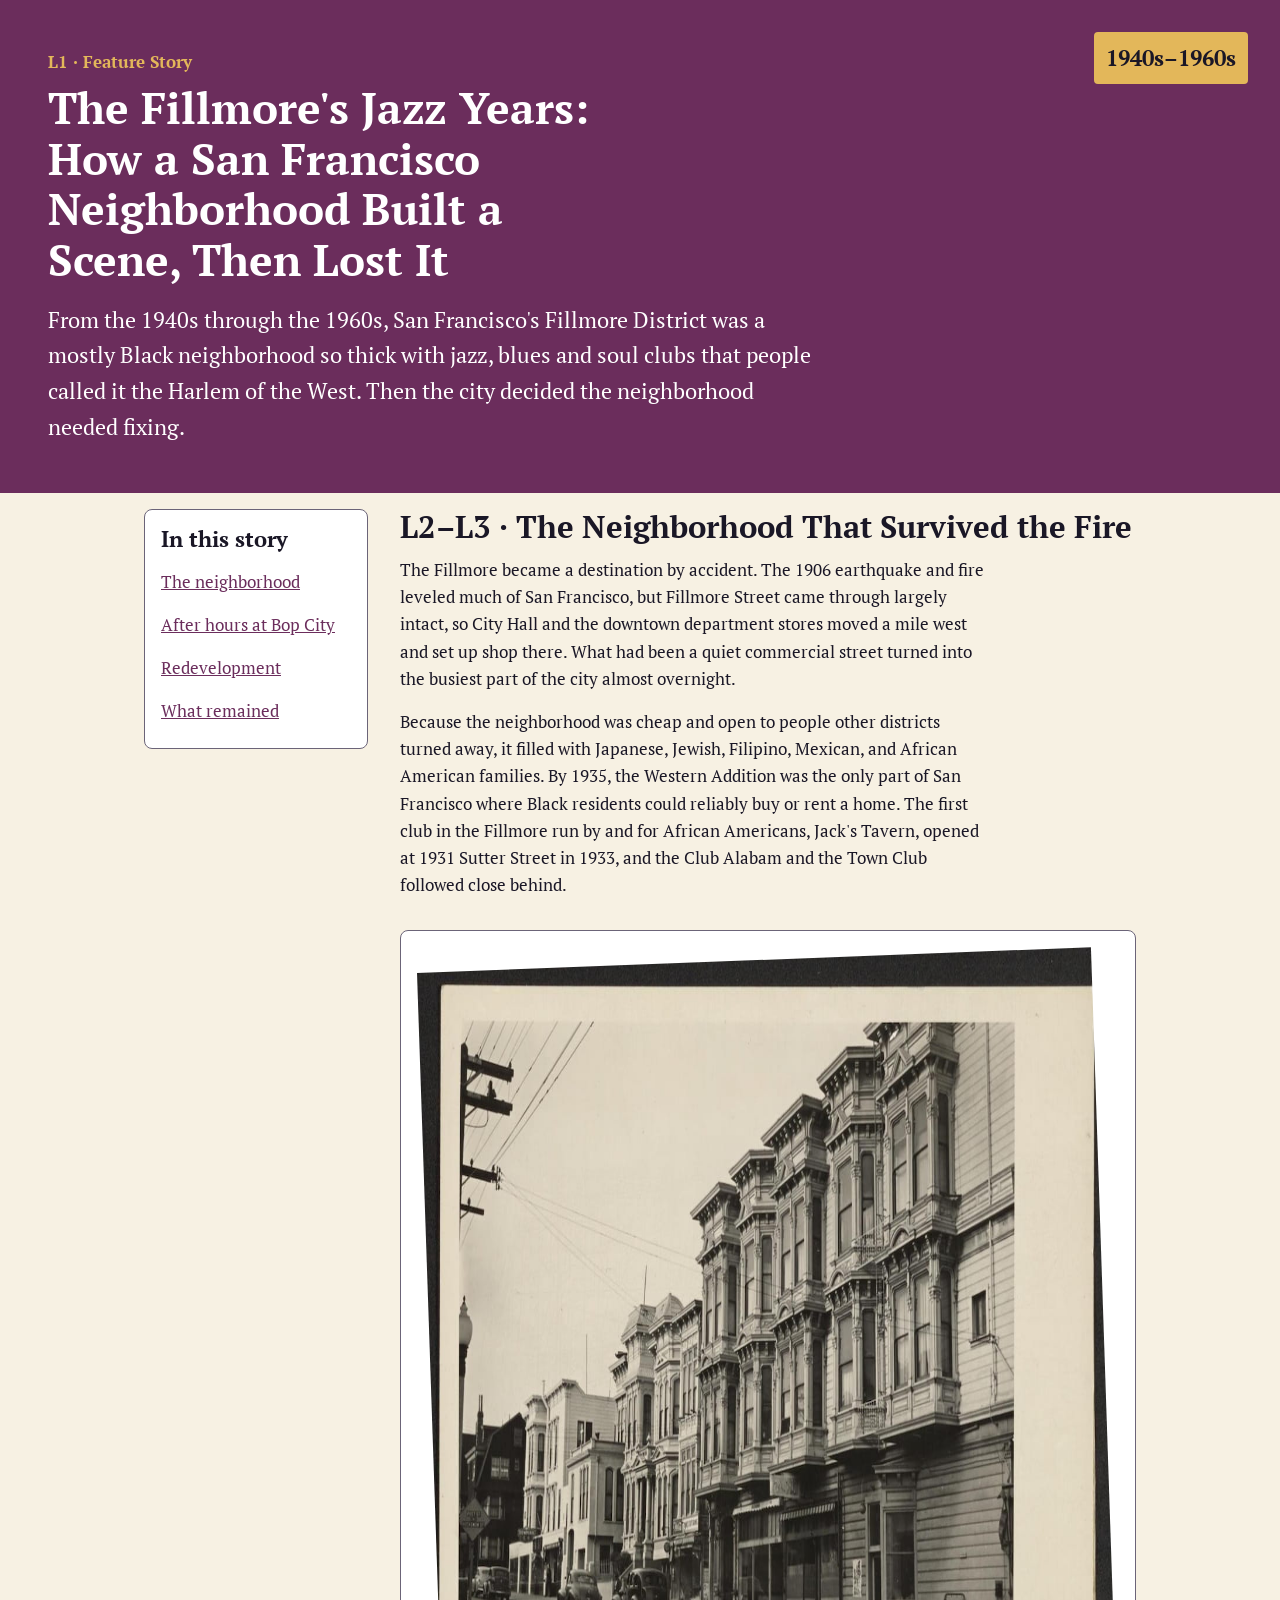
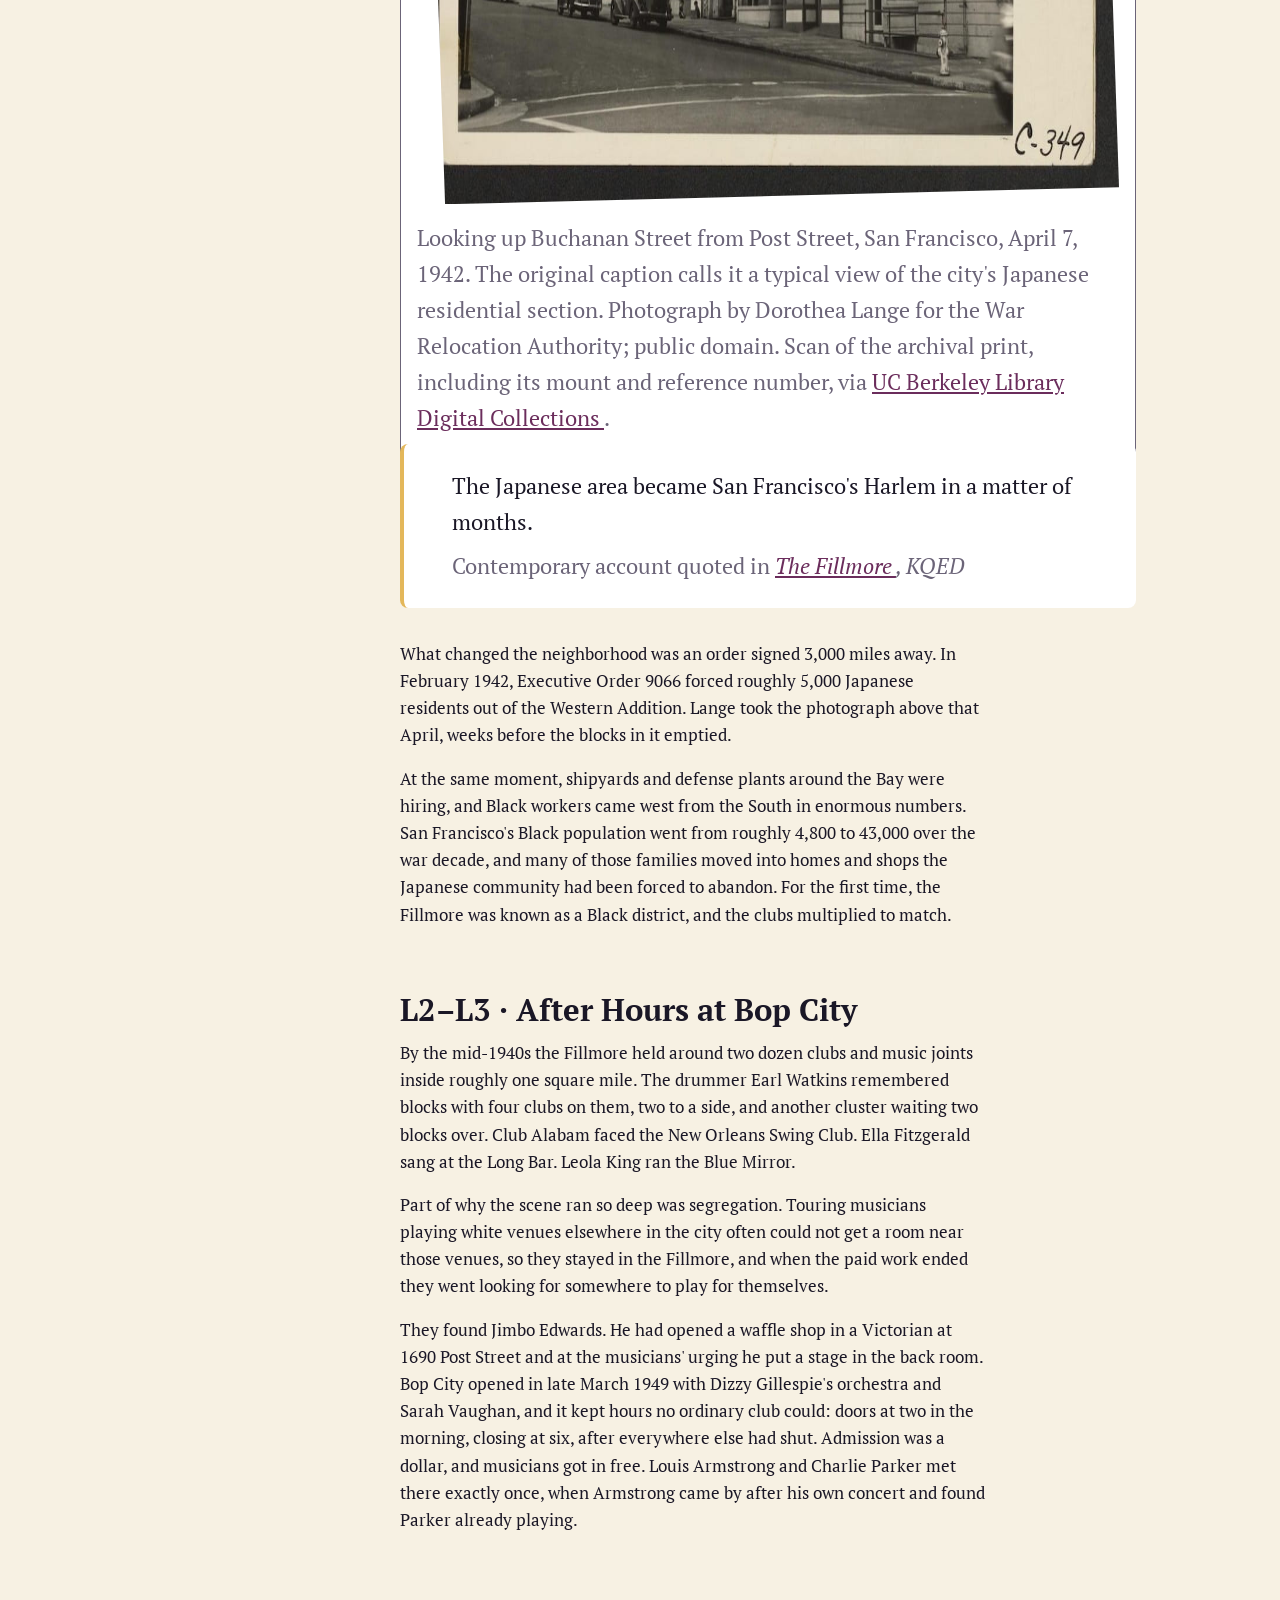
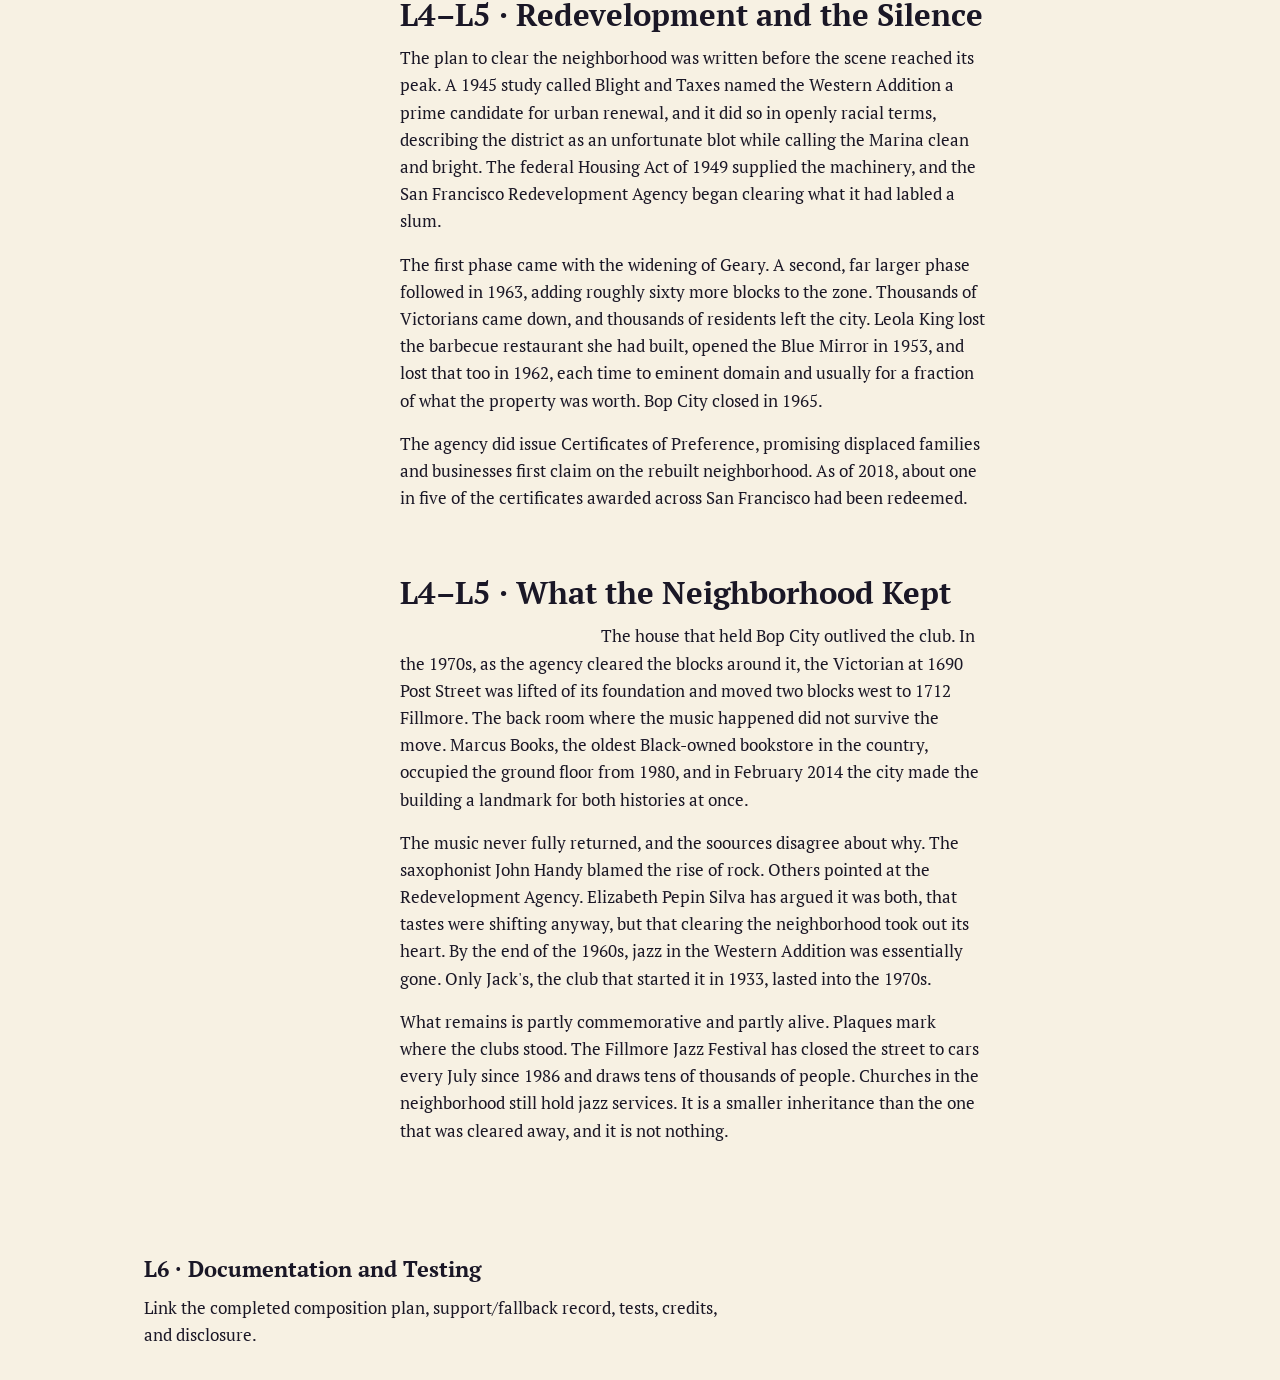
==== index.html @ 8e493523 "L1 - Added real story guide links" ====
<!doctype html>
<html lang="en">
    <head>
        <meta charset="utf-8">
        <meta name="viewport" content="width=device-width,initial-scale=1">
        <title>The Fillmore's Jazz Years</title>
        <link rel="stylesheet" href="styles.css">
    </head>
    <body>
        <a class="skip-link" href="#story">
            Skip to the story
        </a>
        <header class="feature-header">
            <p class="eyebrow">L1 · Feature Story</p>
            <h1>
                The Fillmore's Jazz Years: How a San Francisco Neighborhood Built a Scene, Then Lost It
            </h1>
            <p class="lede">
                From the 1940s through the 1960s, San Francisco's Fillmore District was a mostly Black neighborhood so thick with jazz, blues and soul clubs
                that people called it the Harlem of the West. Then the city decided the neighborhood needed fixing.
            </p>
            <span class="issue-badge">1940s&ndash;1960s</span>
        </header>

        <main id="story">
            <div class="story-layout">
            <aside class="story-guide">
                <h2>In this story</h2>
                <a href="#section-one">The neighborhood</a>
                <a href="#section-two">After hours at Bop City</a>
                <a href="#section-three">Redevelopment</a>
                <a href="#section-four">What remained</a>
            </aside>
            <article>
                
                <section id="section-one">
                    <h2>L2&ndash;L3 &middot; The Neighborhood 
                        That Survived the Fire</h2>

                    <p>
                        The Fillmore became a destination by accident. The 1906 earthquake and fire leveled much of San Francisco, but Fillmore
                        Street came through largely intact, so City Hall and the downtown department stores moved a mile west and set up shop there.
                        What had been a quiet commercial street turned into the busiest part of the city almost overnight.
                    </p>

                    <p>
                        Because the neighborhood was cheap and open to people other districts turned away, it filled with Japanese, Jewish, Filipino,
                        Mexican, and African American families. By 1935, the Western Addition was the only part of San Francisco where Black residents
                        could reliably buy or rent a home. The first club in the Fillmore run by and for African Americans, Jack's Tavern, opened at 
                        1931 Sutter Street in 1933, and the Club Alabam and the Town Club followed close behind.
                    </p>

                    <figure class="feature-figure">
                        <img src="images/buchanan-street-1942.jpg" 
                        alt="A 1942 street view of Buchanan Street: a row of three-storey bay-window Victorians 
                        with shops on the ground floor, parked cars at the curb, and utility wires overhead." 
                        width="1200" height="857">

                        <figcaption>
                            Looking up Buchanan Street from Post Street, San Francisco, April 7, 1942. The original caption 
                            calls it a typical view of the city's Japanese residential section. Photograph by Dorothea Lange 
                            for the War Relocation Authority; public domain. Scan of the archival print, including its mount and 
                            reference number, via <a href="https://digicoll.lib.berkeley.edu/record/110904">
                                UC Berkeley Library Digital Collections
                            </a>.
                        </figcaption>
                    </figure>
                    
                    <blockquote class="pull-quote">
                        <p>
                            The Japanese area became San Francisco's Harlem in a matter of months.
                        </p>
                        <footer>
                            Contemporary account quoted in
                            <cite> 
                                <a href="https://www.pbs.org/kqed/fillmore/learning/music/swing.html">
                                    The Fillmore
                             </a>

                            , KQED
                        </footer>
                    </blockquote>
                    <p>
                        What changed the neighborhood was an order signed 3,000 miles away. In February 1942, Executive Order 9066 forced roughly 5,000
                        Japanese residents out of the Western Addition. Lange took the photograph above that April, weeks before the blocks in it emptied.
                    </p>
                    
                    <p>
                        At the same moment, shipyards and defense plants around the Bay were hiring, and Black workers came west from the South in enormous numbers. 
                        San Francisco's Black population went from roughly 4,800 to 43,000 over the war decade, and many of those families moved into homes and shops the 
                        Japanese community had been forced to abandon. For the first time, the Fillmore was known as a Black district, and the clubs multiplied to match.
                    </p>

                </section>
                
                <section id="section-two">
                    <h2>
                        L2&ndash;L3 &middot; After Hours at Bop City
                    </h2>

                    <p>
                        By the mid-1940s the Fillmore held around two dozen clubs and music joints inside roughly one square mile. The drummer Earl Watkins remembered blocks
                        with four clubs on them, two to a side, and another cluster waiting two blocks over. Club Alabam faced the New Orleans Swing Club. Ella Fitzgerald
                        sang at the Long Bar. Leola King ran the Blue Mirror.
                    </p>

                    <p>
                        Part of why the scene ran so deep was segregation. Touring musicians playing white venues elsewhere in the city often could not get a room near those 
                        venues, so they stayed in the Fillmore, and when the paid work ended they went looking for somewhere to play for themselves.
                    </p>

                    <p>
                        They found Jimbo Edwards. He had opened a waffle shop in a Victorian at 1690 Post Street and at the musicians' urging he put a stage in the back room. 
                        Bop City opened in late March 1949 with Dizzy Gillespie's orchestra and Sarah Vaughan, and it kept hours no ordinary club could: doors at two in the morning, 
                        closing at six, after everywhere else had shut. Admission was a dollar, and musicians got in free. Louis Armstrong and Charlie Parker met there exactly
                        once, when Armstrong came by after his own concert and found Parker already playing. 
                    </p>
                </section>

                <section id="section-three">
                    <h2>
                        L4&ndash;L5 &middot; Redevelopment
                        and the Silence
                    </h2>

                <p>
                    The plan to clear the neighborhood was written before the scene reached its peak. A 1945 study called Blight and Taxes named the Western Addition a prime candidate
                    for urban renewal, and it did so in openly racial terms, describing the district as an unfortunate blot while calling the Marina clean and bright. The federal Housing
                    Act of 1949 supplied the machinery, and the San Francisco Redevelopment Agency began clearing what it had labled a slum.
                </p>                    

                <p>
                    The first phase came with the widening of Geary. A second, far larger phase followed in 1963, adding roughly sixty more blocks to the zone. Thousands of Victorians 
                    came down, and thousands of residents left the city. Leola King lost the barbecue restaurant she had built, opened the Blue Mirror in 1953, and lost that too in 1962, 
                    each time to eminent domain and usually for a fraction of what the property was worth. Bop City closed in 1965.
                </p>

                <p>
                    The agency did issue Certificates of Preference, promising displaced families and businesses first claim on the rebuilt neighborhood. As of 2018, about one in five 
                    of the certificates awarded across San Francisco had been redeemed.
                </p>
                </section>

                <section id="section-four">
                    <h2>
                        L4&ndash;L5 &middot; What the Neighborhood Kept
                    </h2>

                    <div class="shape-record"></div>

                    <p>
                        The house that held Bop City outlived the club. In the 1970s, as the agency cleared the blocks around it, the Victorian at 1690 Post Street was lifted of its
                        foundation and moved two blocks west to 1712 Fillmore. The back room where the music happened did not survive the move. Marcus Books, the oldest Black-owned bookstore 
                        in the country, occupied the ground floor from 1980, and in February 2014 the city made the building a landmark for both histories at once.
                    </p>

                    <p>
                        The music never fully returned, and the soources disagree about why. The saxophonist John Handy blamed the rise of rock. Others pointed at the Redevelopment Agency. 
                        Elizabeth Pepin Silva has argued it was both, that tastes were shifting anyway, but that clearing the neighborhood took out its heart. By the end of the 1960s, jazz in 
                        the Western Addition was essentially gone. Only Jack's, the club that started it in 1933, lasted into the 1970s.
                    </p>

                    <p>
                        What remains is partly commemorative and partly alive. Plaques mark where the clubs stood. The Fillmore Jazz Festival has closed the street to cars every July since 1986 
                        and draws tens of thousands of people. Churches in the neighborhood still hold jazz services. It is a smaller inheritance than the one that was cleared away, and it is not nothing.
                    </p>

                </section>
            </article>
            </div>
            
            <section class="documentation">
                <h2>L6 · Documentation and Testing</h2>
                <p>Link the completed composition plan, support/fallback record, tests, credits, and disclosure.</p>
            </section>
        </main>
    </body>
    </html>
---- styles.css ----
/* === FONTS === */
@import url("https://fonts.googleapis.com/css2?family=PT+Serif:ital,wght@0,400;0,700;1,400;1,700&display=swap");

/* === RESET === */
*, *::before, *::after { box-sizing: border-box; }
* { margin: 0; }
img, picture, svg, video, canvas {
    display: block;
    max-width: 100%;
}
input, button, textarea, select { font: inherit; }
body { overflow-wrap: break-word; }

/* === TOKENS === */
:root {
    --plum-600: #6b2d5c;
    --plum-700: #4a1d3f;
    --blue-700: #1f4e8c;
    --brass-500: #e3b75a;
    --cream-50: #f7f1e3;
    --white: #ffffff;
    --ink-900: #1a1726;
    --ink-400: #6b6478;

    --color-bg: var(--cream-50);
    --color-surface: var(--white);
    --color-text: var(--ink-900);
    --color-muted: var(--ink-400);
    --color-border: var(--ink-400);
    --color-action: var(--plum-600);
    --color-action-strong: var(--plum-700);
    --color-on-action: var(--white);
    --color-focus: var(--blue-700);
    --color-accent: var(--brass-500);

    --space-2xs: 0.5rem;
    --space-xs: 0.75rem;
    --space-sm: 1rem;
    --space-md: 1.5rem;
    --space-lg: 2rem;
    --space-xl: 3rem;

    --measure: 65ch;
    --container: 64rem;

    --radius-sm: 0.25rem;
    --radius-md: 0.5rem;

    --elevation-1: 0 1px 2px rgba(26, 23, 38, 0.08);
    --elevation-2: 0 4px 12px rgba(26, 23, 38, 0.12);

    --font-body: "PT Serif", Georgia,
        "Times New Roman", serif;
    --font-display: "PT Serif", Georgia,
        "Times New Roman", serif;

    --text-base: 17px;
    --leading: 1.6;
    --leading-tight: 1.15;
    --weight-regular: 400;
    --weight-bold: 700;

    --step-1: clamp(0.85rem, 0.82rem + 0.15vw, 0.94rem);
    --step-0: var(--text-base);
    --step-1: clamp(1.20rem, 1.13rem + 0.35vw, 1.40rem);
    --step-2: clamp(1.50rem, 1.35rem + 0.70vw, 1.95rem);
    --step-3: clamp(1.90rem, 1.55rem + 1.70vw, 2.75rem);

    --layer-base: 0;
    --layer-raised: 10;
    --layer-sticky: 20;
    --layer-overlay: 30;
}

/* === TYPOGRAPHY === */

body {
    font-family: var(--font-body);
    font-size: var(--step-0);
    line-height:var(--leading);
    color: var(--color-text);
    background: var(--color-bg);
}

p, ul, ol, blockquote {
    max-width: var(--measure);
}

h1, h2, h3 {
    font-family: var(--font-display);
    line-height: var(--leading-tight);
    font-weight: var(--weight-bold);
}

h1 {
    font-size: var(--step-3);
    margin-bottom: var(--space-sm);
}

h2 {
    font-size: var(--step-2);
    margin-bottom: var(--space-xs);
}

h3 {
    font-size: var(--step-1);
    margin-bottom: var(--space-2xs);
}

.lede {font-size: var(--step-1); }

p {
    margin-bottom: var(--space-sm);
}

figcaption {
    font-size: var(--step-1);
    color: var(--color-muted);
    max-width: var(--measure);
}

blockquote footer {
    font-size: var(--step-1);
    color: var(--color-muted);
}

a { color: var(--color-action); }
a:hover { color: var(--color-action-strong); }


/* === LAYOUT ===*/
main {
    max-width: var(--container);
    margin-inline: auto;
    padding: var(--space-sm);
    display: grid;
    gap: var(--space-xl);
}

.story-layout { 
    display: grid;
    gap: var(--space-lg);
}

article { min-width: 0; }

article section {
    display: flow-root;
    margin-block-end: var(--space-xl);
    scroll-margin-block-start: var(--space-lg);
}

@media (min-width: 52rem) {
    .story-layout {
        grid-template-columns: 14rem 1fr;
    }
}

/* === HEADER === */
.feature-header {
    position: relative;
    padding: clamp(var(--space-lg), 7vw, var(--space-xl));
    background: var(--color-action);
    color: var(--color-on-action);
}

.eyebrow {
    color: var(--color-accent);
    font-weight: var(--weight-bold);
    margin-bottom: var(--space-2xs);
}

.feature-header h1 {
    max-width: 22ch;
}

.lede {
    max-width: var(--measure);
    margin-bottom: 0;
}

.issue-badge {
    display: inline-block;
    margin-block-start: var(--space-sm);
    padding: var(--space-2xs) var(--space-xs);
    border-radius: var(--radius-sm);
    background: var(--color-accent);
    color: var(--ink-900);
    font-size: var(--step-1);
    font-weight: var(--weight-bold);
}

@media (min-width: 52rem) {
    .feature-header {
        padding-inline-end: 12rem;
    }
    .issue-badge {
        position: absolute;
        inset-block-start: var(--space-lg);
        inset-inline-end: var(--space-lg);
        margin-block-start: 0;
    }
}


/* === SKIP LINK AND FOCUS ===*/
.skip-link {
    position: absolute;
    inset-block-start: var(--space-2xs);
    inset-inline-start: var(--space-2xs);
    z-index: var(--layer-overlay);
    padding: var(--space-2xs) var(--space-sm);
    border-radius: var(--radius-sm);
    background: var(--color-surface);
    color: var(--color-action);
    font-weight: var(--weight-bold);
    transform: translateY(-200%)
}

.skip-link:focus-visible {
    transform: translateY(0);
}

:focus-visible {
    outline: 0.2rem solid var(--color-focus);
    outline-offset: 0.2rem;
}

.feature-header: focus-visible {
    outline-color: var(--color-surface);
}

/* === STORY GUIDE === */
.story-guide {
    align-self: start;
    padding: var(--space-sm);
    border: 1px solid var(--color-border);
    border-radius: var(--radius-md);
    background: var(--color-surface);
}

.story-guide h2 {
    font-size: var(--step-1);
    margin-bottom: var(--space-2xs);
}

.story-guide a {
    display: block;
    padding-block: var(--space-2xs);
}

@media (min-width: 52rem) and (min-height: 32rem) {
    .story-guide {
        position: sticky;
        inset-block-start: var(--space-sm);
        z-index: var(--layer-sticky);
    }
}

/* === FIGURE === */
.feature-figure {
    margin-block: var(--space-lg);
    padding: var(--space-sm);
    padding-block-end: var(--space-xl);
    border: 1px solid var(--color-border);
    border-radius: var(--radius-md);
    background: var(--color-surface);
}

.feature-figure img {
    margin-block-end: var(--space-sm);
    border-radius: var(--radius-sm);
}

@supports (clip-path: polygon(0 0)) {
    .feature-figure img {
        clip-path: polygon(
            0 3%, 
            96% 0, 
            100% 98%,
            4% 100%
        );
        border-radius: 0;
    }
}

/* === PULL QUOTE === */
.pull-quote {
    position: relative;
    margin-block: var(--space-lg);
    padding: var(--space-md);
    padding-inline-start: var(--space-xl);
    border-radius: var(--radius-md);
    background: var(--color-surface);
    border-inline-start: 0.25rem solid var(--color-accent);
    font-size: var(--step-1);
}

.pull-quote p {
    position: relative;
    z-index: var(--layer-raised);
    margin-bottom: var(--space-2xs);
}

.pull-quote footer {
    position: relative;
    z-index: var(--layer-raised);
}

.pull-quote::before {
    content: "";
    position: absolute;
    inset-block-start: -0.3rem;
    inset-inline-start: 0.1rem;
    z-index: -1;
    font-size: 6rem;
    line-height: 1;
    color: var(--color-accent);
    opacity: 0.25;
    pointer-events: none;
}

@media (min-width: 52rem) {
    .pull-quote {
        margin-block-start: calc(var(--space-xl) * -1.5);
        z-index: var(--layer-raised);
    }
}


/* === SHAPE RECORD === */
.shape-record {
    width: min(45%, 12rem);
    height: auto;
    margin-block: var(--space-xs);
    margin-inline-end: var(--space-md);
}

@supports (shape-outside: circle(50%)) {
    @media (min-width: 30rem) {
        .shape-record {
            float: inline-start;
            shape-outside: circle(50%);
            shape-margin: var(--space-sm);
            margin-inline-start: 0;
        }
    }
}

/* === DOCUMENTATION === */
.doumentation {
    padding: var(--space-lg);
    border-radius: var(--radius-md);
    background: var(--color-surface);
    border: 1px solid var(--color-border);
}

.documentation h2 {
    font-size: var(--step-1);
}

.documentation a {
        display: inline-block;
        padding-block: var(--space-2xs);
}


/* === PREFERENCES === */
@media (prefers-reduced-motion: reduce) {
    html {
        scroll-behavior: auto;
    }
}

@media print {
    .skip-link, .story-guide {
        display: none;
    }
    .feature-header {
        color: var(--ink-900);
        background: var(--white);
    }
    .pull-quote {
        margin-block-start: var(--space-lg);
    }
}
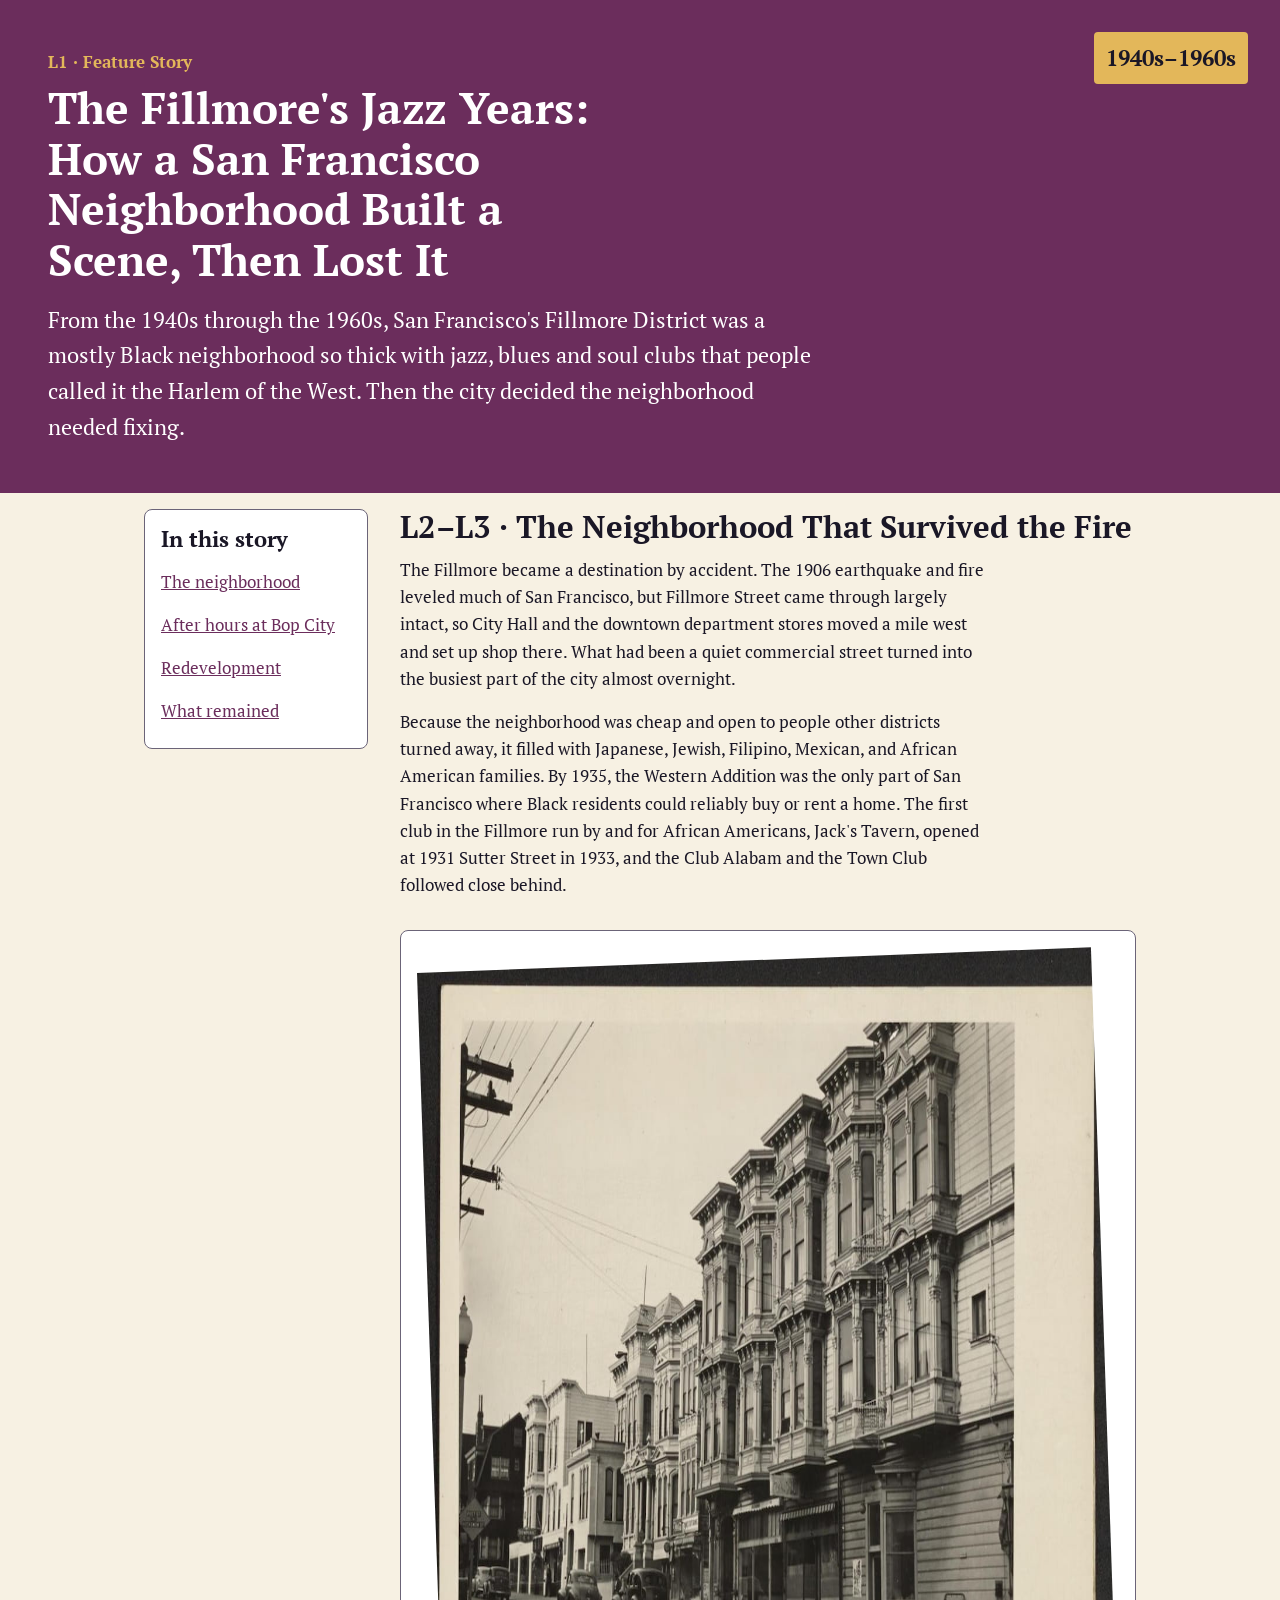
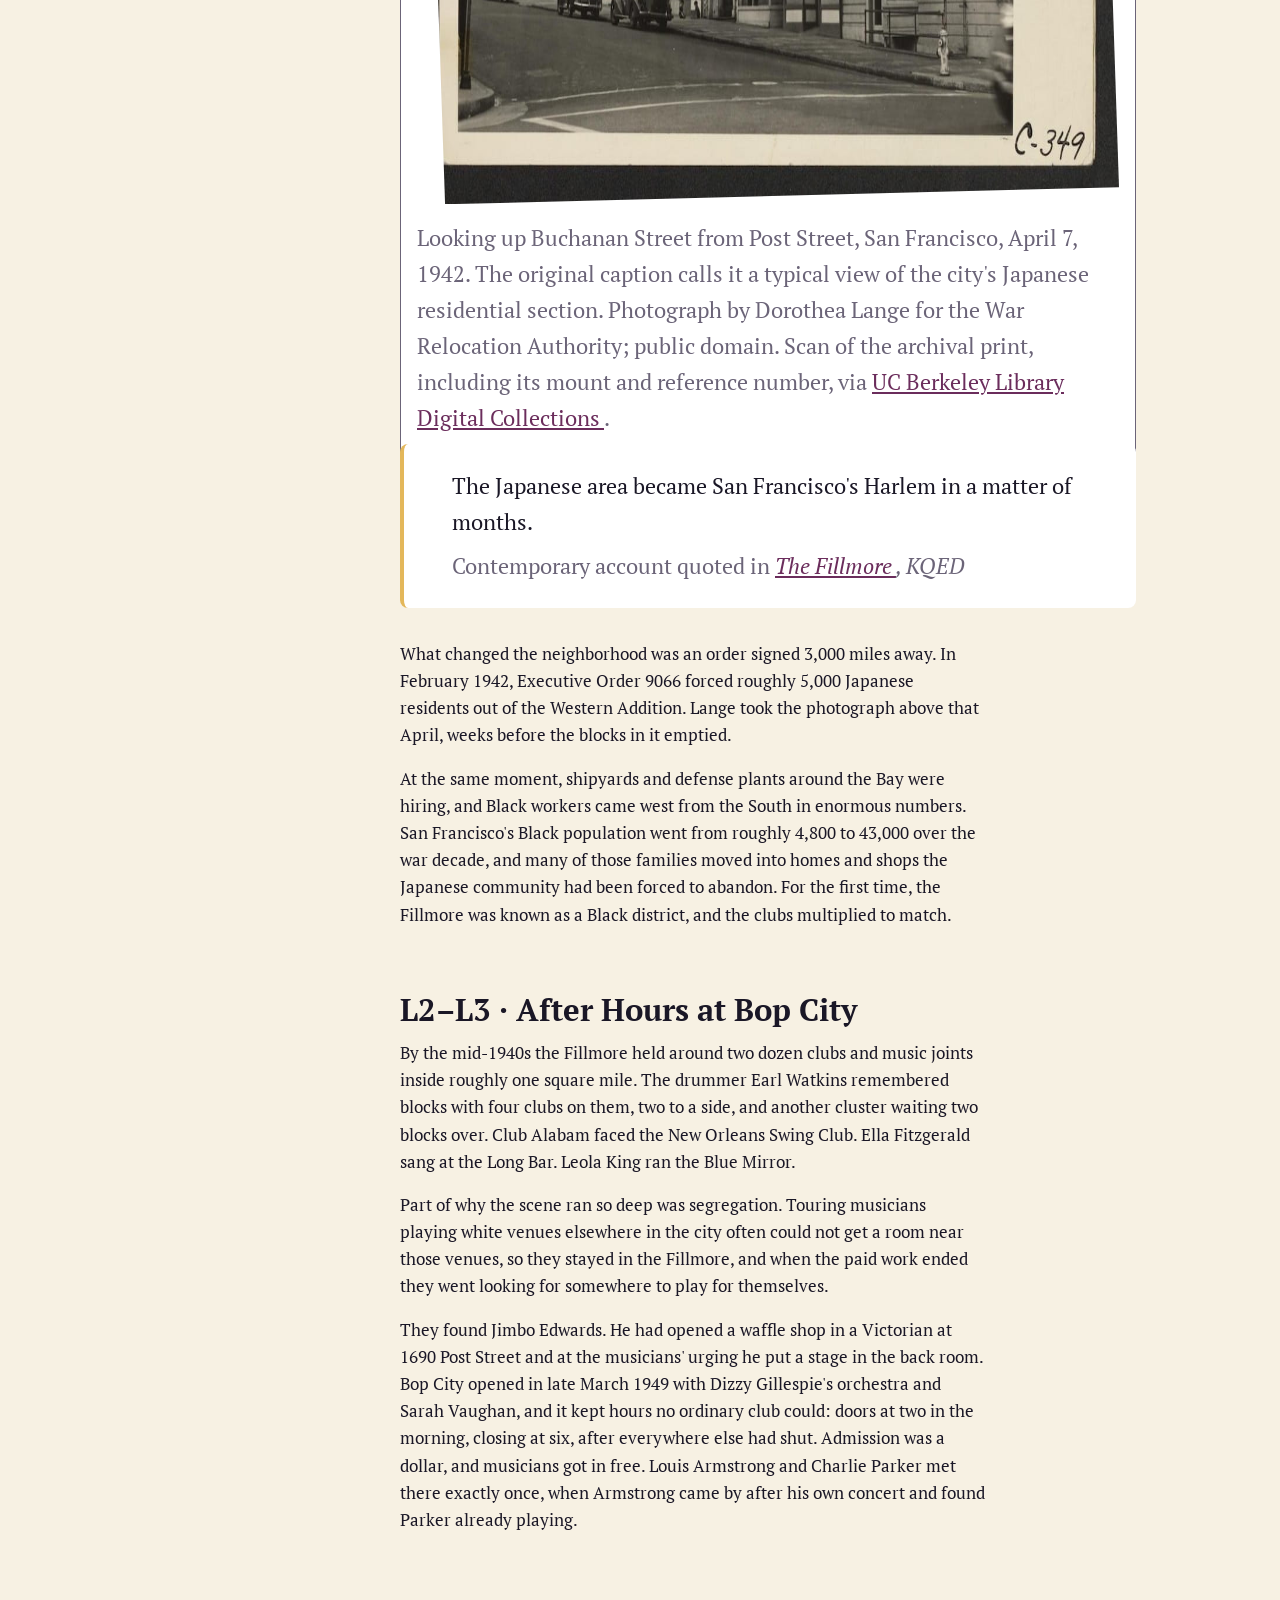
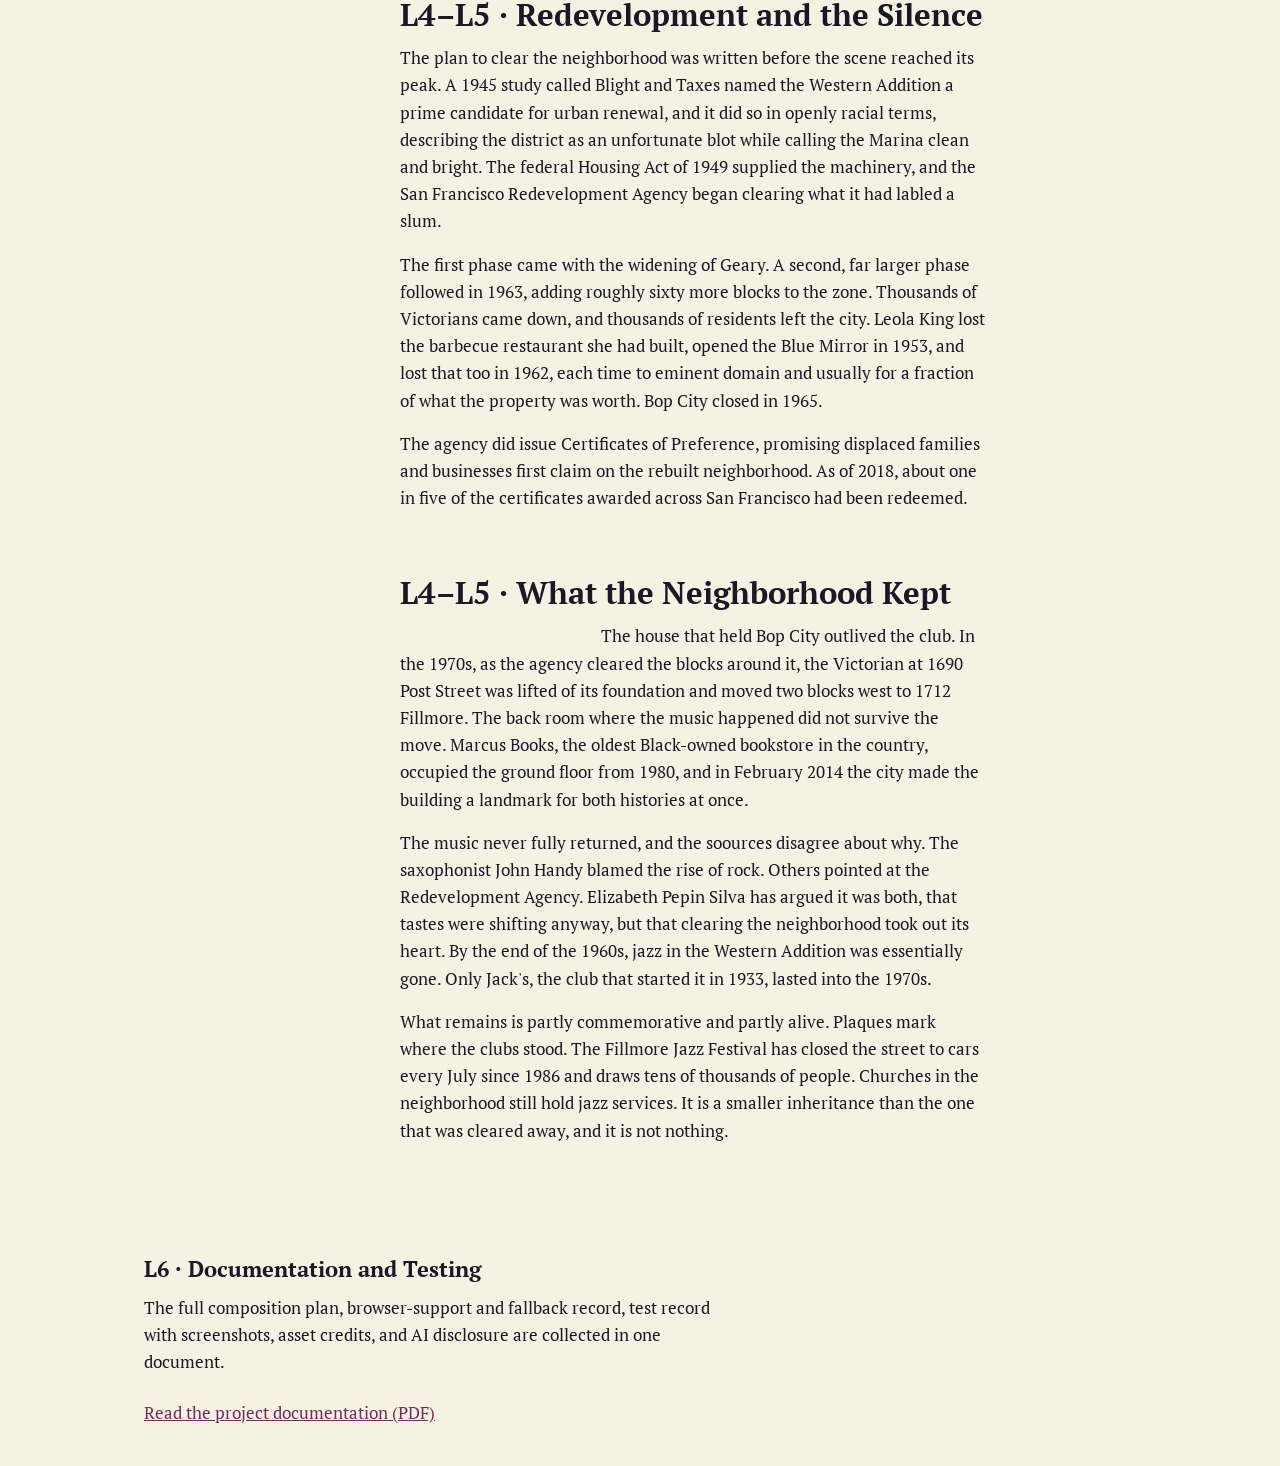
==== commit 8629995f: "L1 - Linking the documentation pdf" ====
--- a/index.html
+++ b/index.html
@@ -170,8 +170,13 @@
             </div>
             
             <section class="documentation">
-                <h2>L6 · Documentation and Testing</h2>
-                <p>Link the completed composition plan, support/fallback record, tests, credits, and disclosure.</p>
+                <h2>L6 &middot; Documentation and Testing</h2>
+                <p>The full composition plan, browser-support and fallback record, test record with screenshots, asset credits, and AI disclosure are collected in one document. </p>
+                <p>
+                    <a href="docs/documentation.pdf">
+                        Read the project documentation (PDF)
+                    </a>
+                </p>
             </section>
         </main>
     </body>
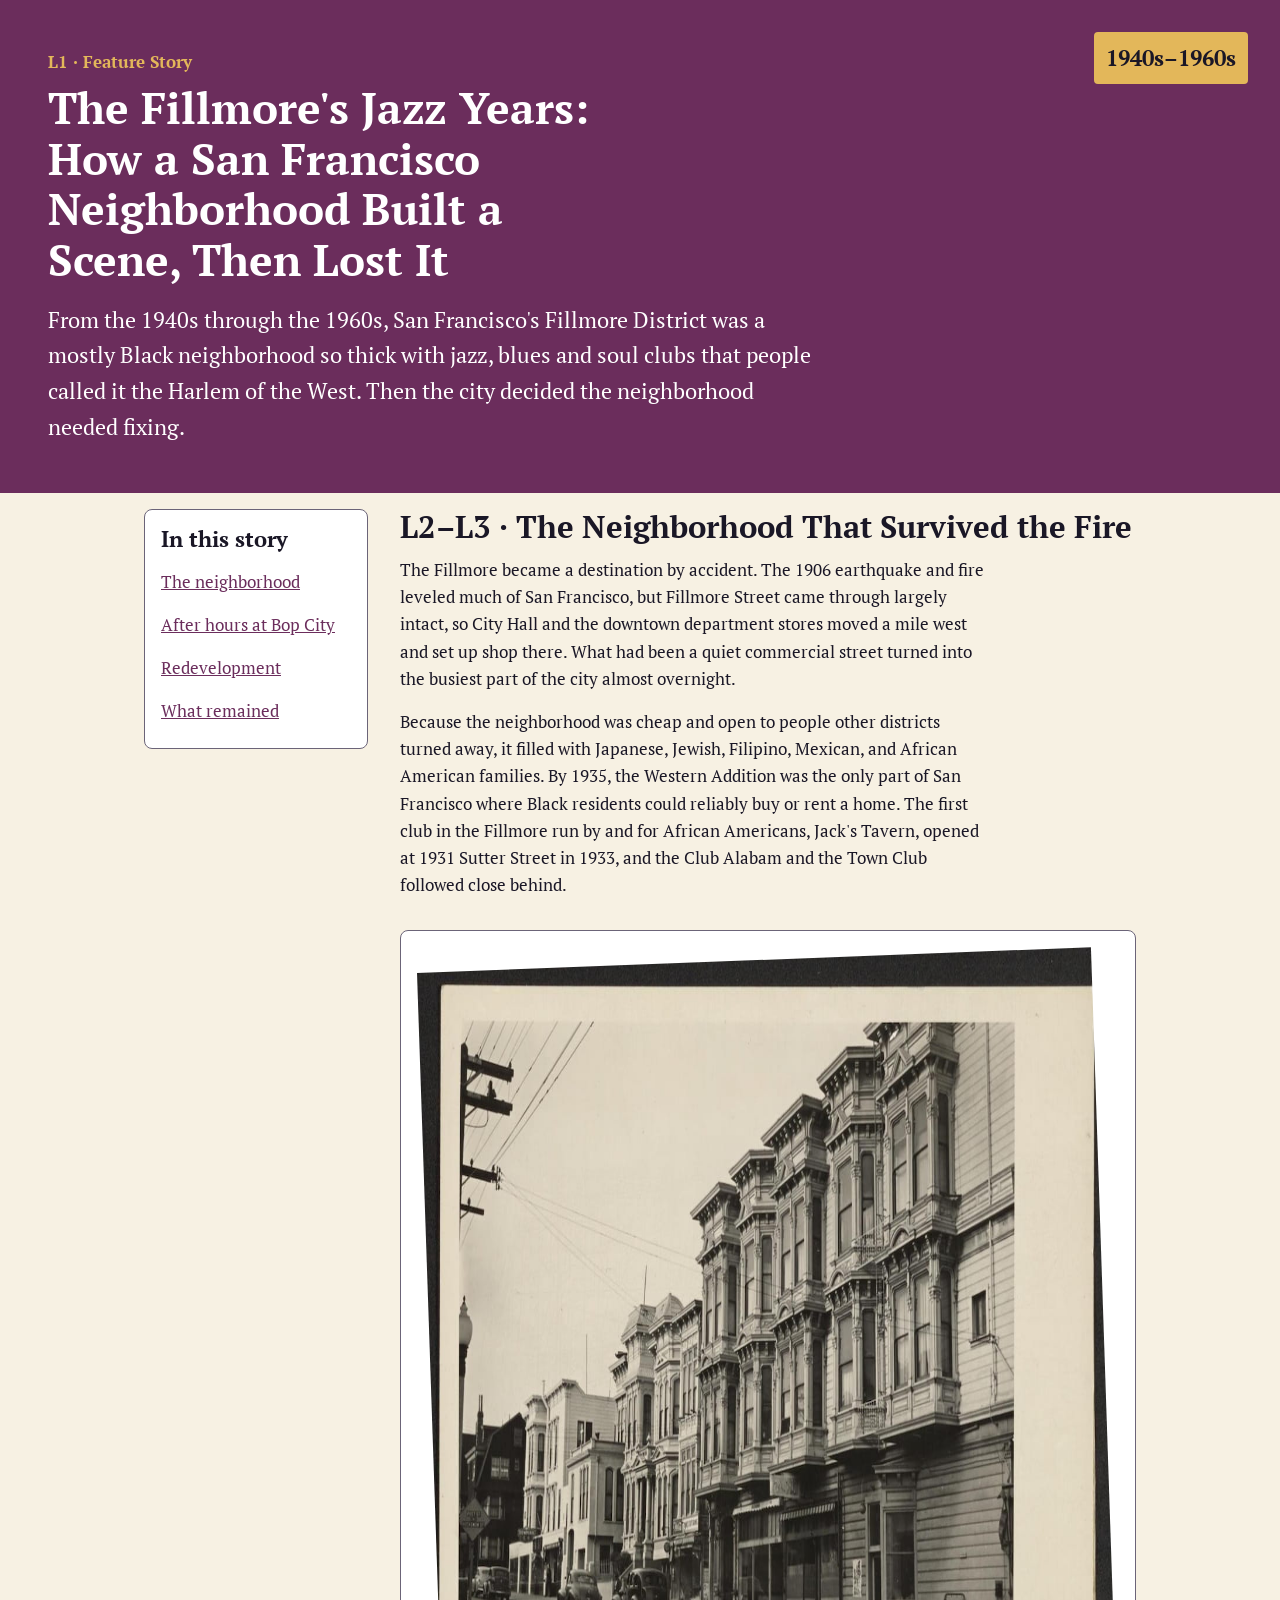
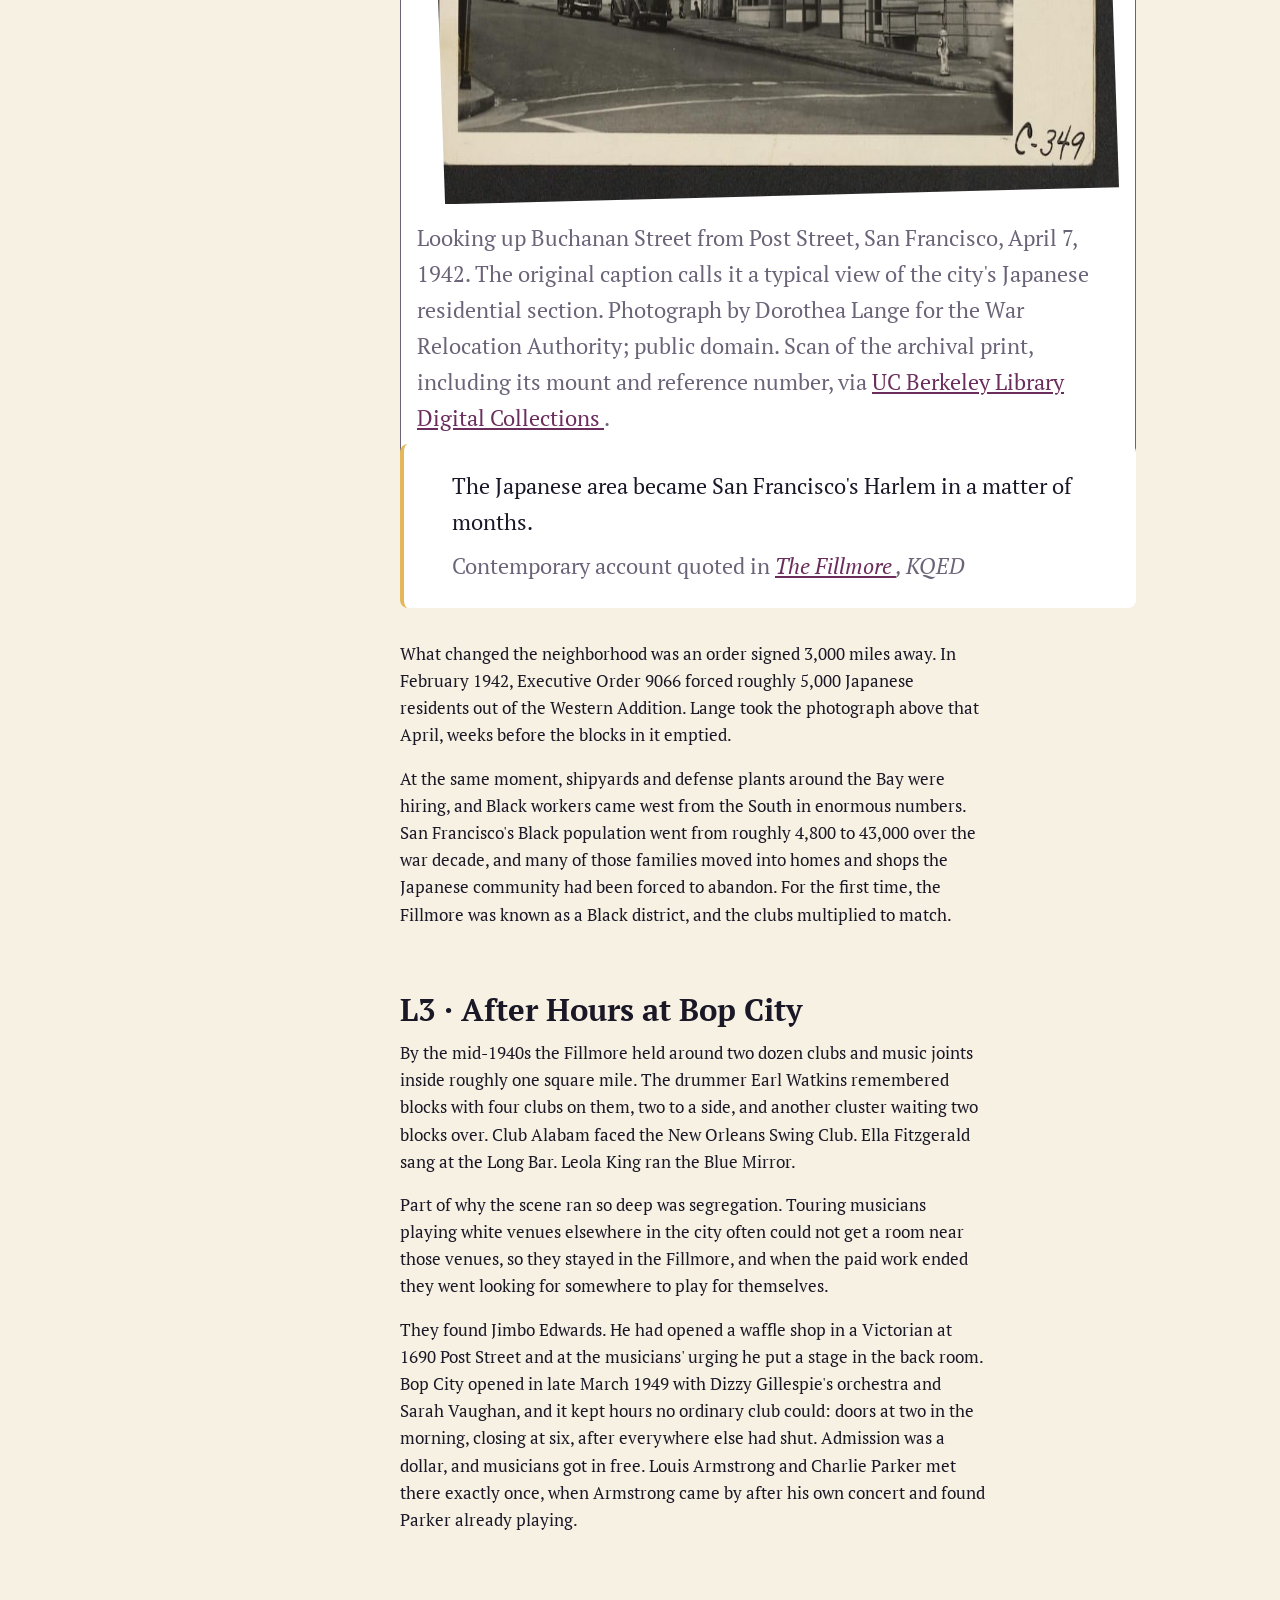
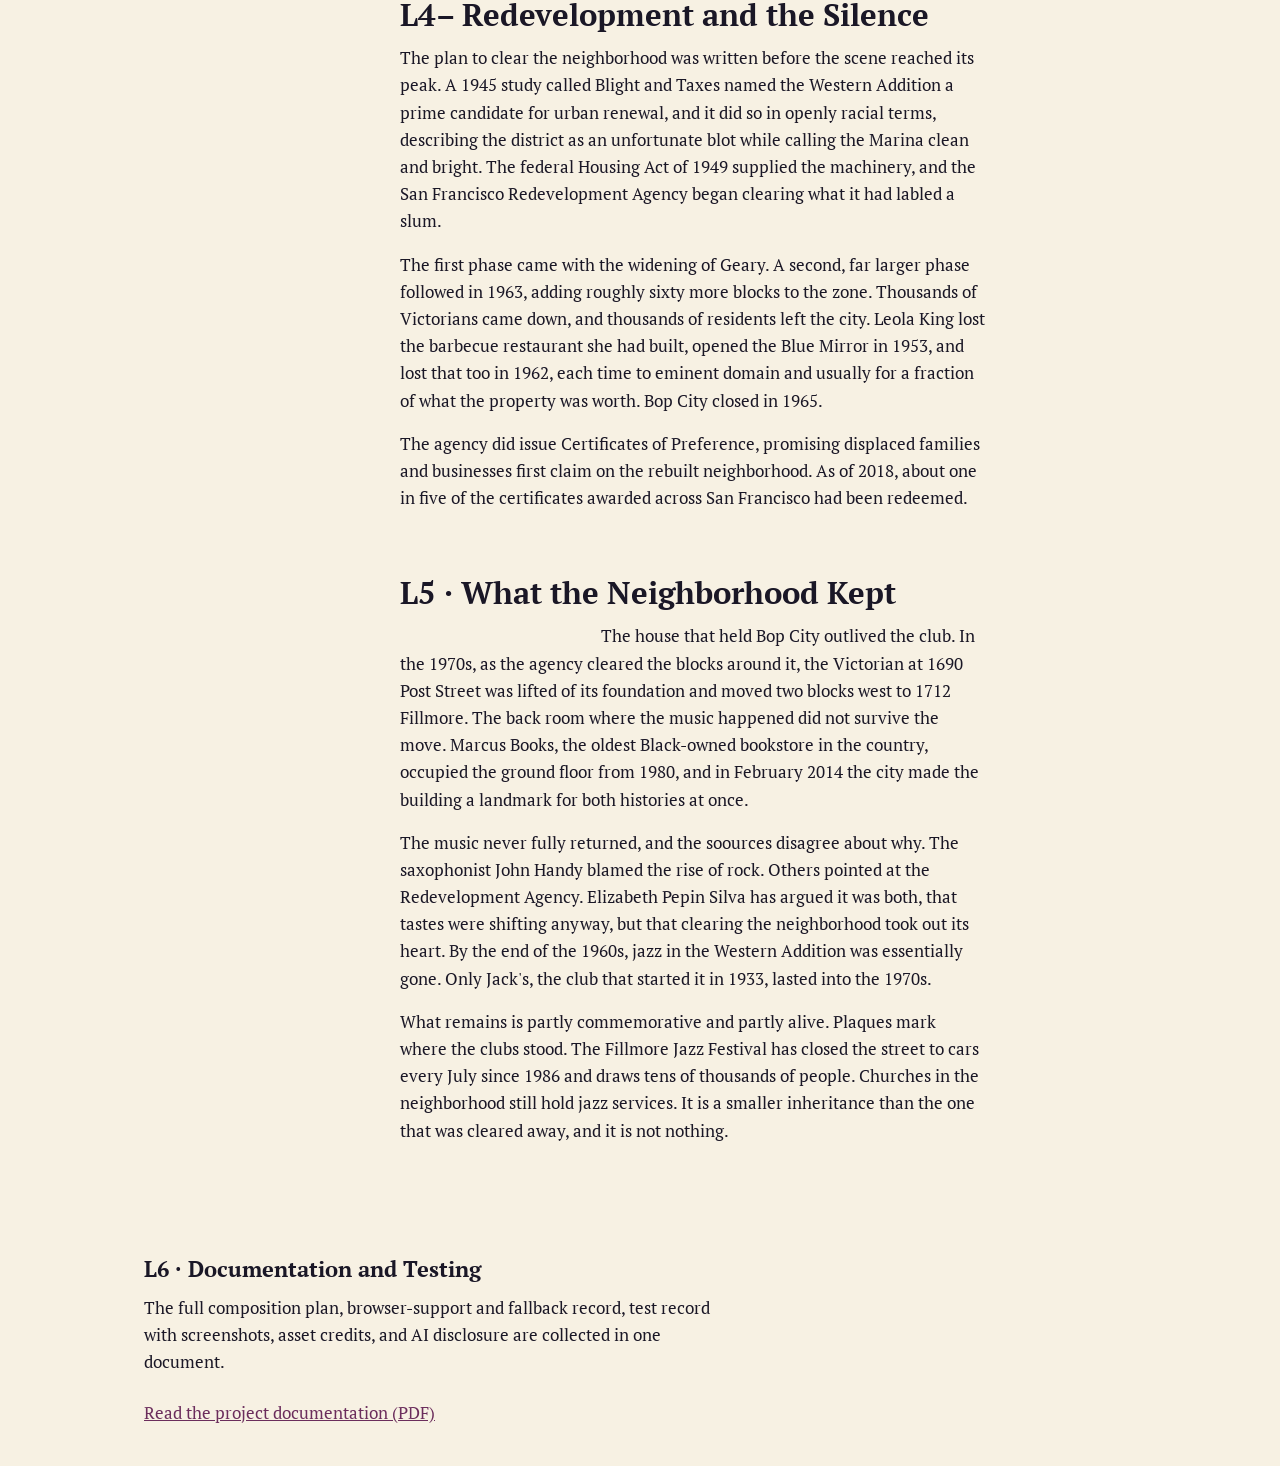
==== commit c6d7f7aa: "L1 - Assigning correct section evidence labels" ====
--- a/index.html
+++ b/index.html
@@ -95,7 +95,7 @@
                 
                 <section id="section-two">
                     <h2>
-                        L2&ndash;L3 &middot; After Hours at Bop City
+                        L3 &middot; After Hours at Bop City
                     </h2>
 
                     <p>
@@ -119,7 +119,7 @@
 
                 <section id="section-three">
                     <h2>
-                        L4&ndash;L5 &middot; Redevelopment
+                        L4&ndash; Redevelopment
                         and the Silence
                     </h2>
 
@@ -143,7 +143,7 @@
 
                 <section id="section-four">
                     <h2>
-                        L4&ndash;L5 &middot; What the Neighborhood Kept
+                        L5 &middot; What the Neighborhood Kept
                     </h2>
 
                     <div class="shape-record"></div>
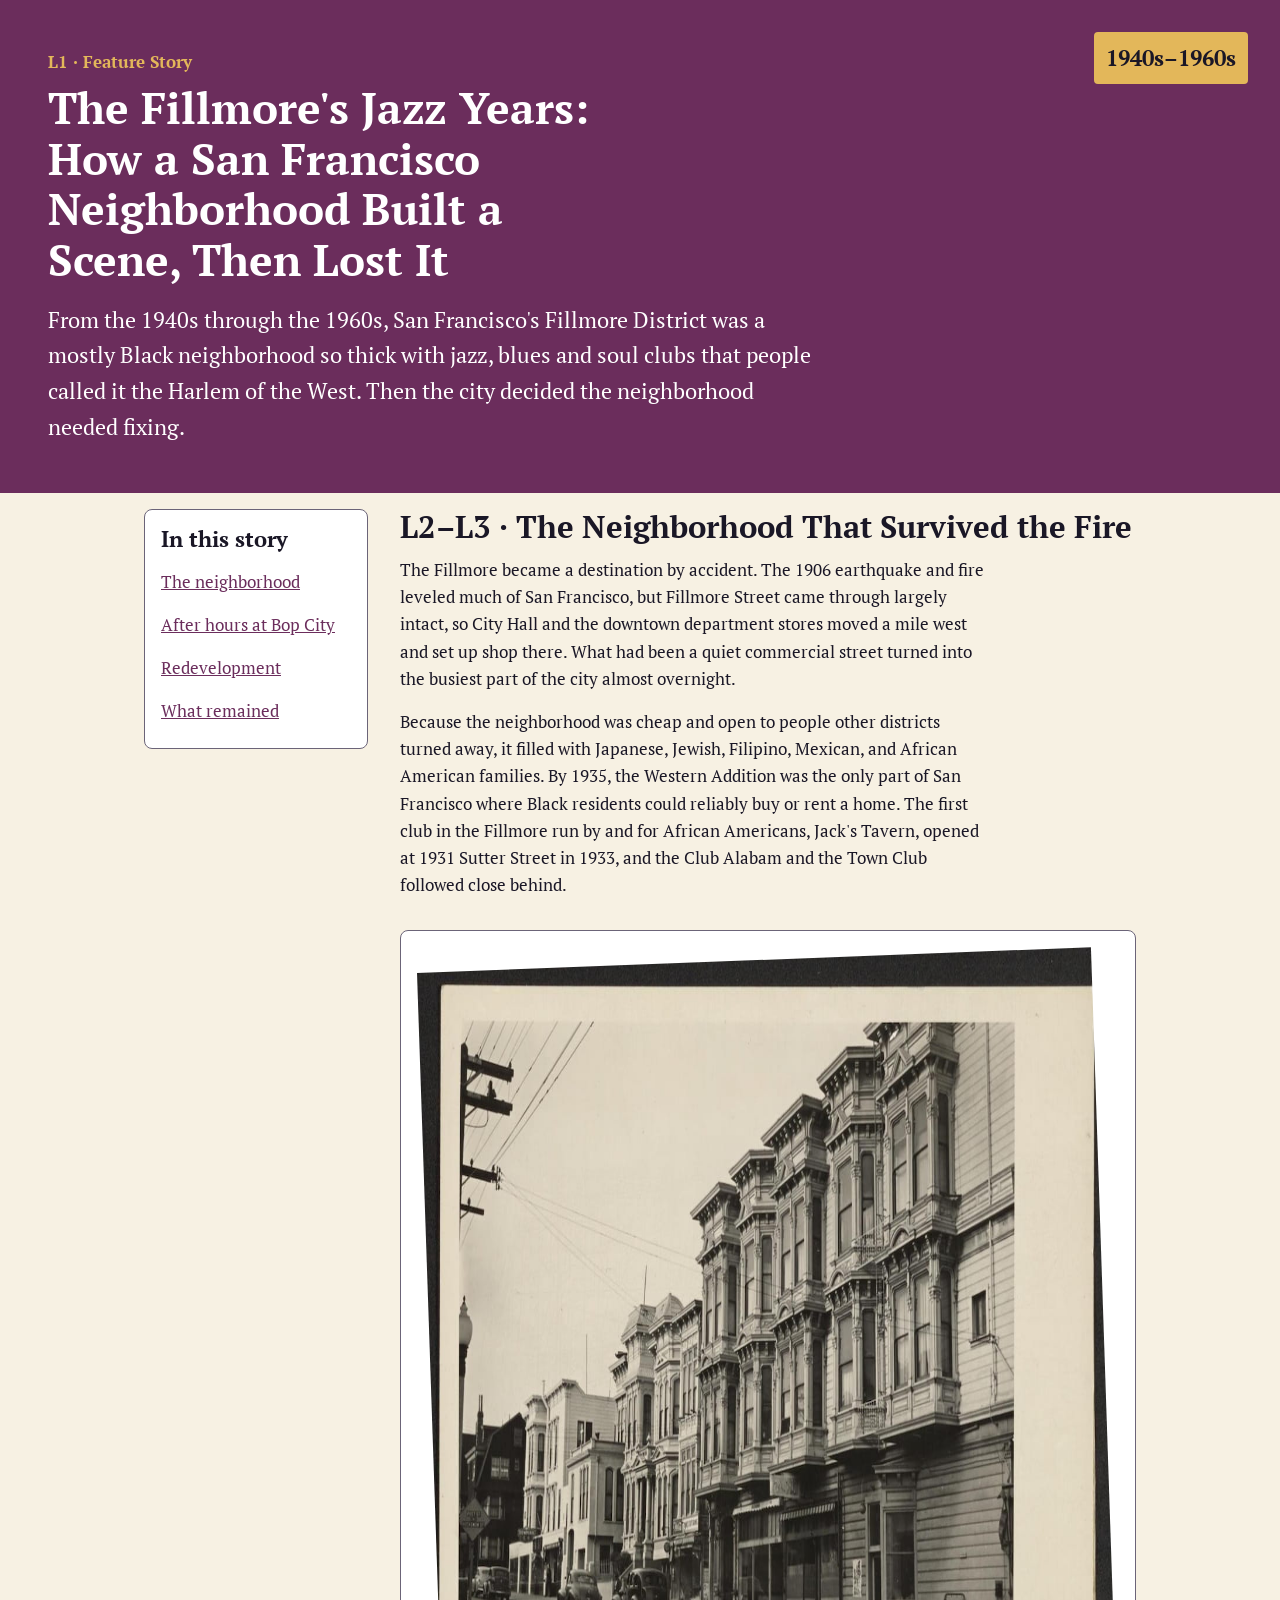
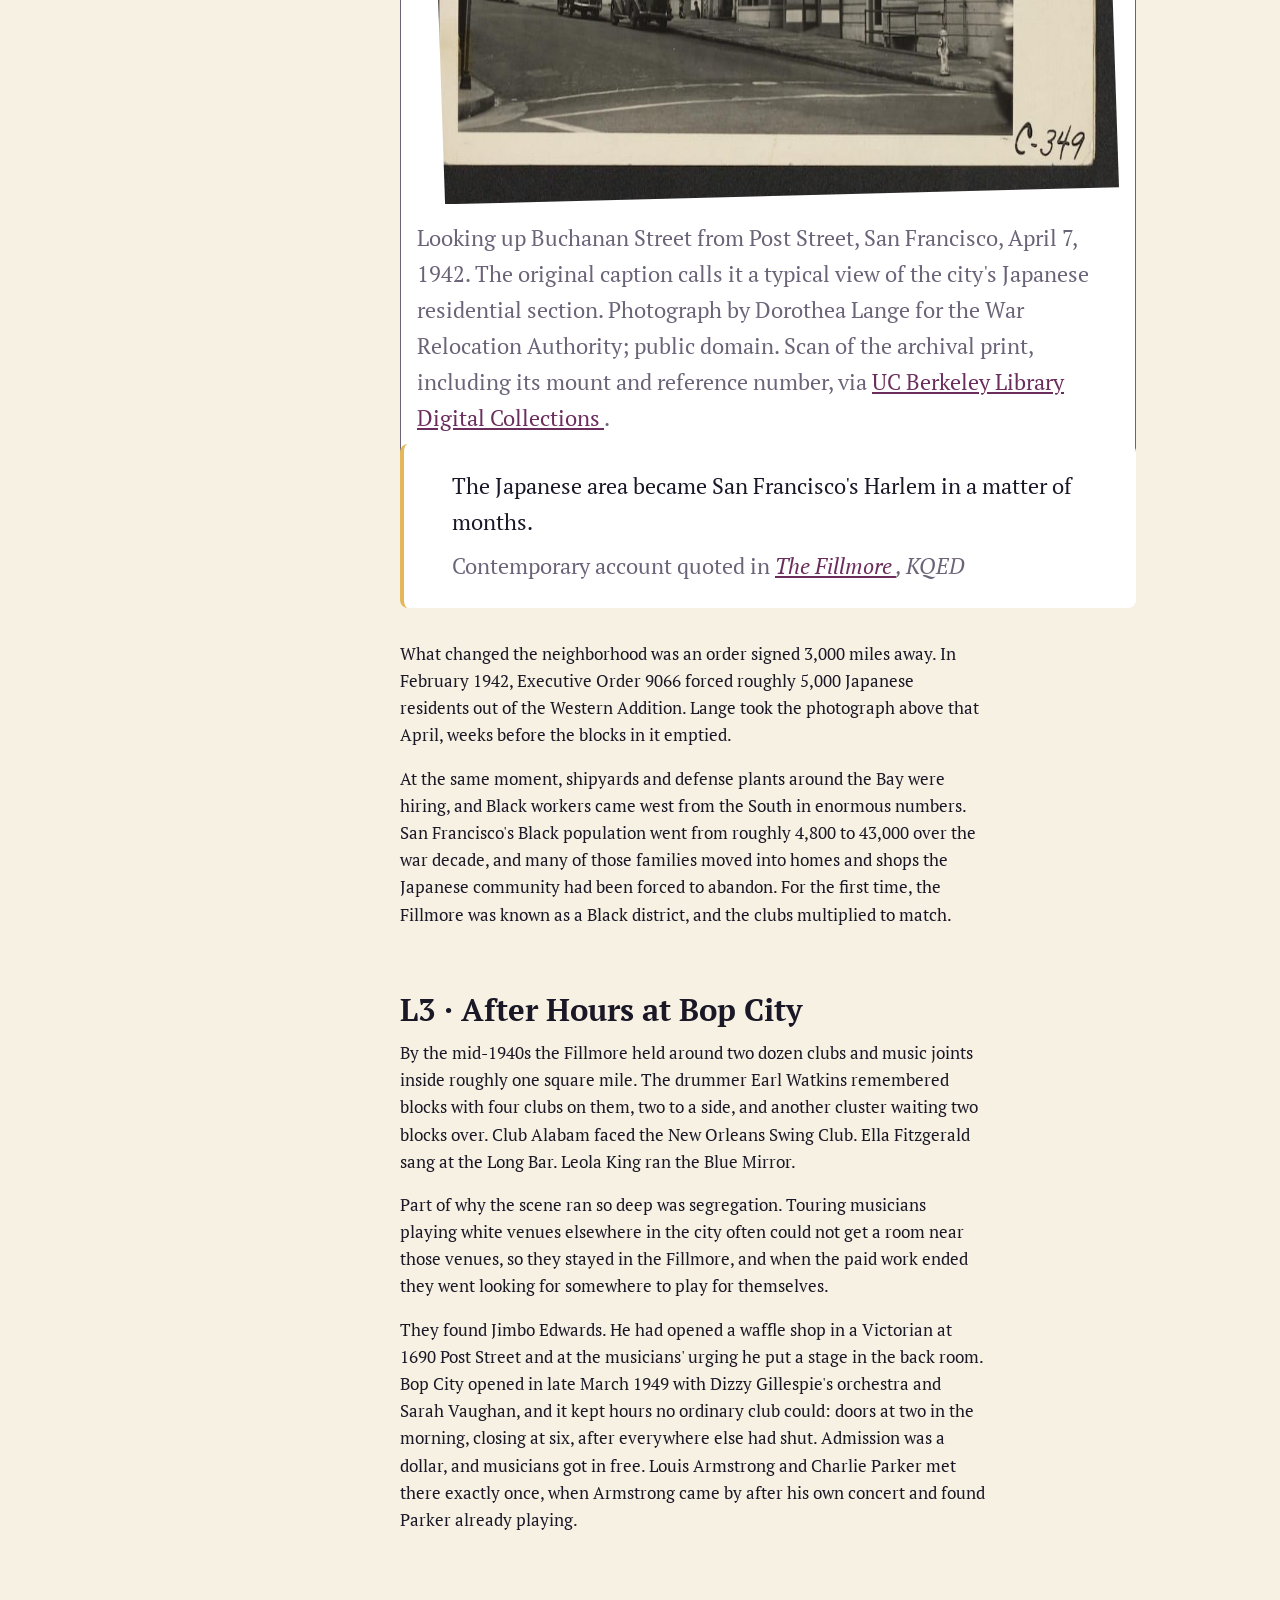
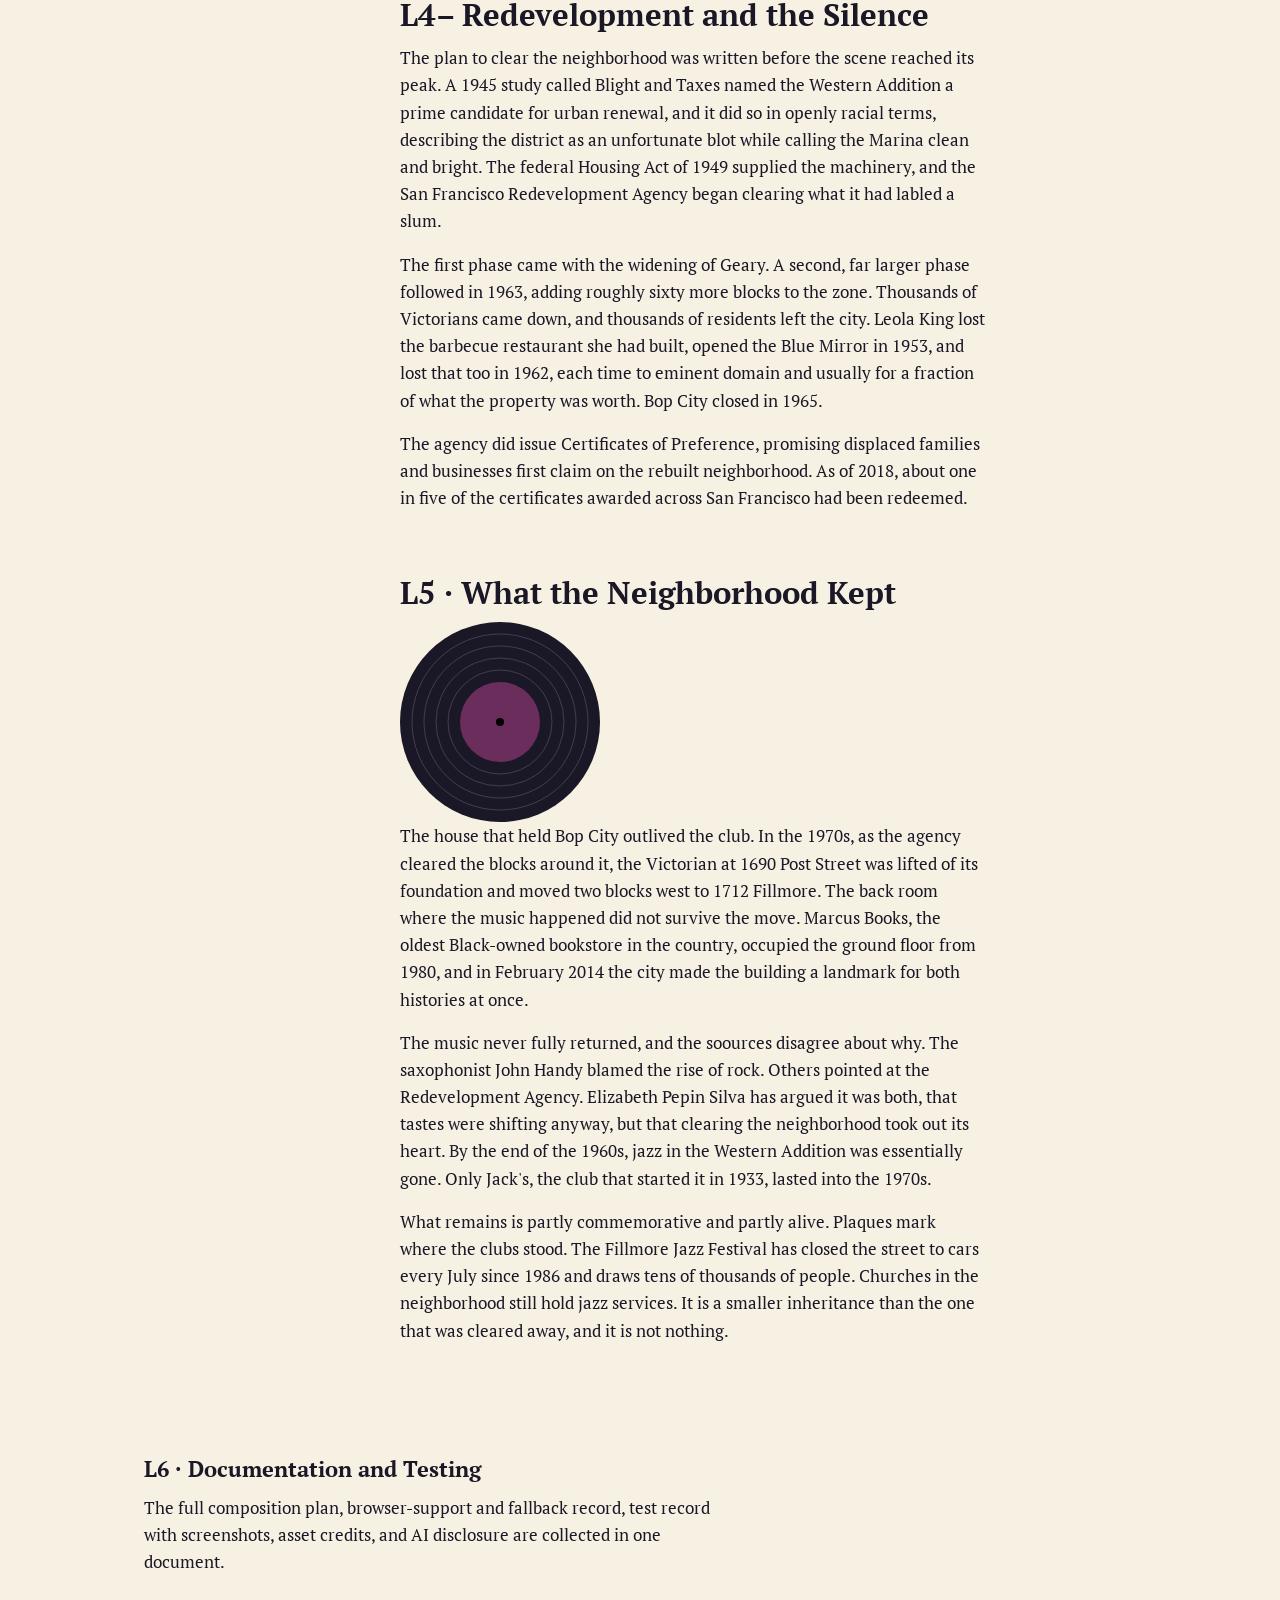
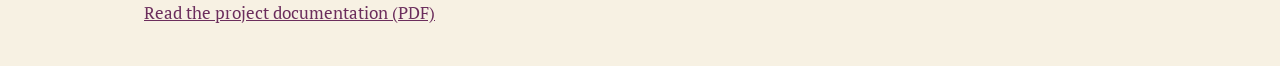
==== commit 5b37857d: "L5 - Adding inline record svg graphic" ====
--- a/index.html
+++ b/index.html
@@ -146,7 +146,38 @@
                         L5 &middot; What the Neighborhood Kept
                     </h2>
 
-                    <div class="shape-record"></div>
+                    <svg
+                        class="shap-record"
+                        viewBox="0 0 200 200"
+                        width="200"
+                        height="200"
+                        role="presentation"
+                        aria-hidden="true"
+                        focusable="false">
+                        <circle cx="100" cy="100" r="100"
+                            fill="var(--ink-900)"/>
+                        <circle cx="100" cy="100" r="88"
+                            fill="none"
+                            stroke="var(--ink-400)"
+                            stroke-width="0.5"/>
+                        <circle cx="100" cy="100" r="76"
+                            fill="none"
+                            stroke="var(--ink-400)"
+                            stroke-width="0.5"/>"
+                        <circle cx="100" cy="100" r="64"
+                            fill="none"
+                            stroke="var(--ink-400)"
+                            stroke-width="0.5"/>
+                        <circle cx="100" cy="100" r="52"
+                            fill="none"
+                            stroke="var(--ink-400)"
+                            stroke-width="0.5"/>
+                        <circle cx="100" cy="100" r="40"
+                            fill="var(--plum-600)"/>
+                        <circle cx="100" cy="100" r="4"
+                            fil="var(--cream-50)"/>
+                    </svg>
+
 
                     <p>
                         The house that held Bop City outlived the club. In the 1970s, as the agency cleared the blocks around it, the Victorian at 1690 Post Street was lifted of its
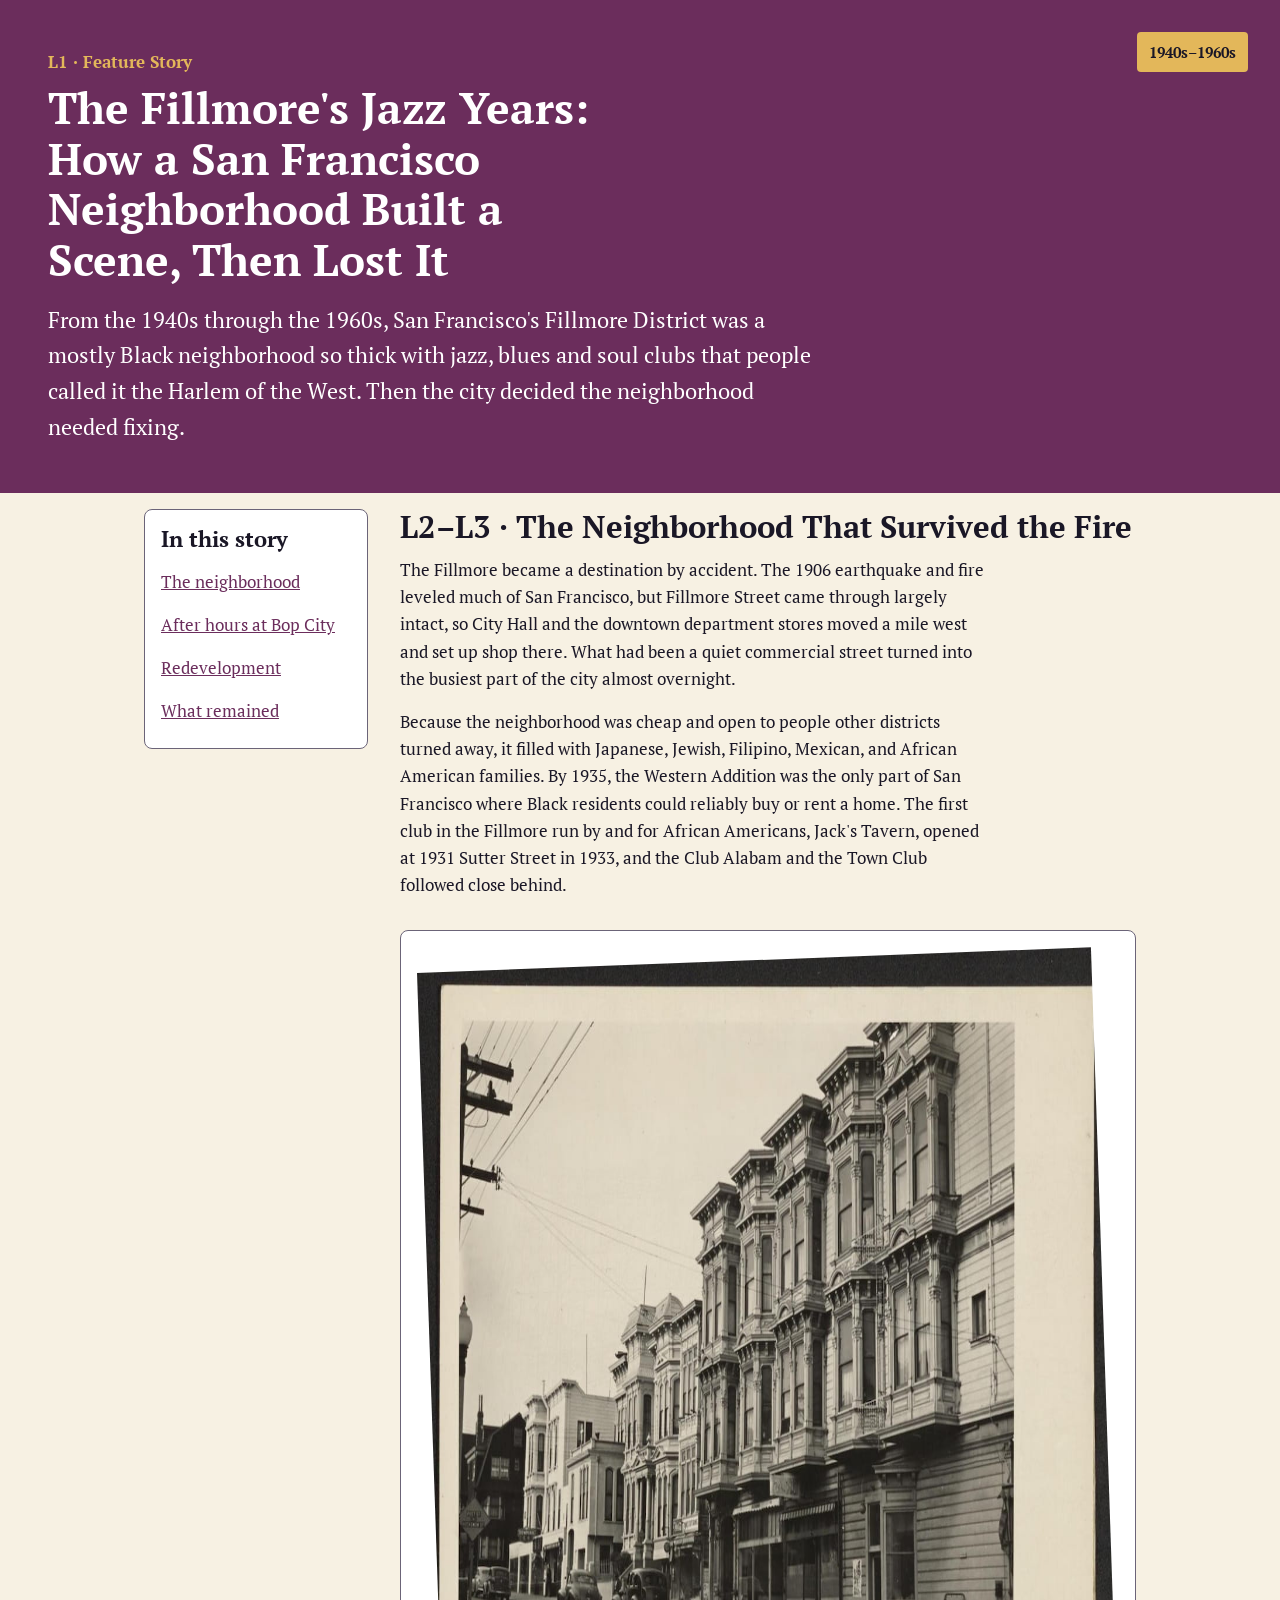
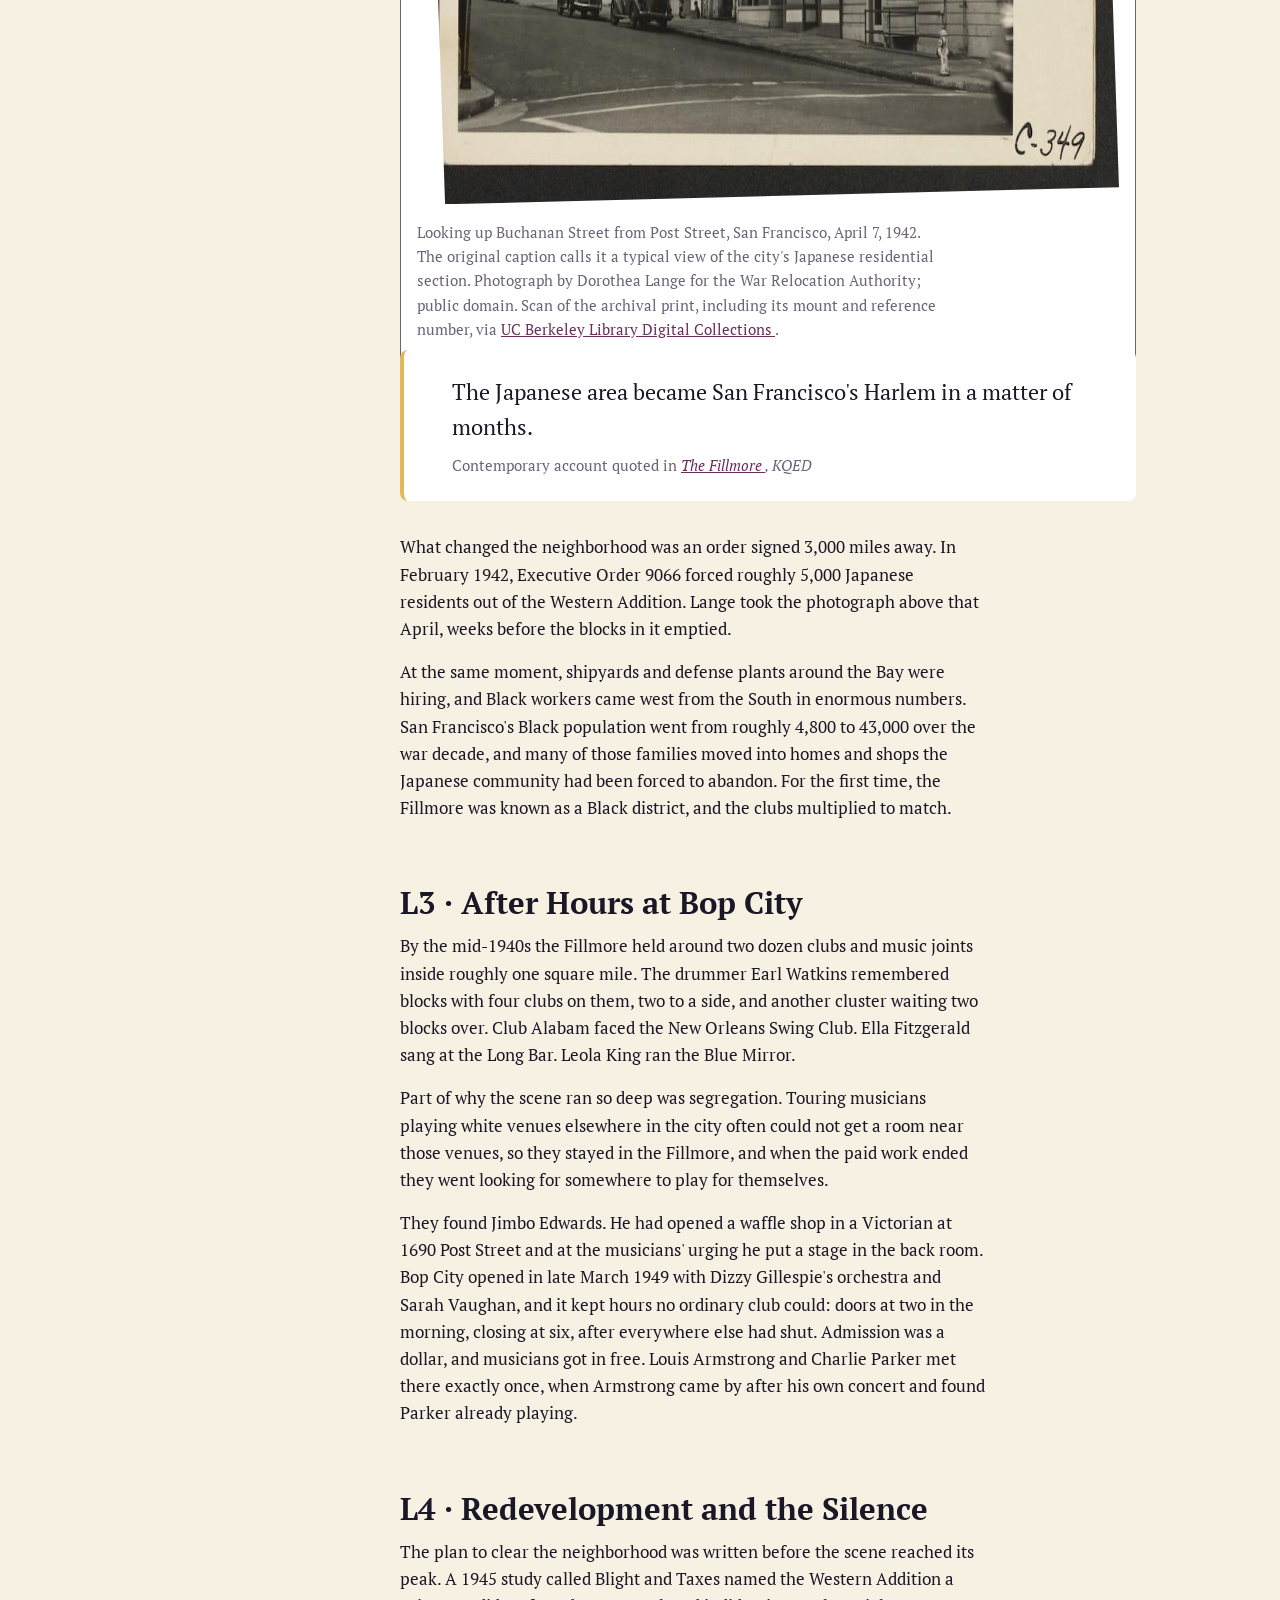
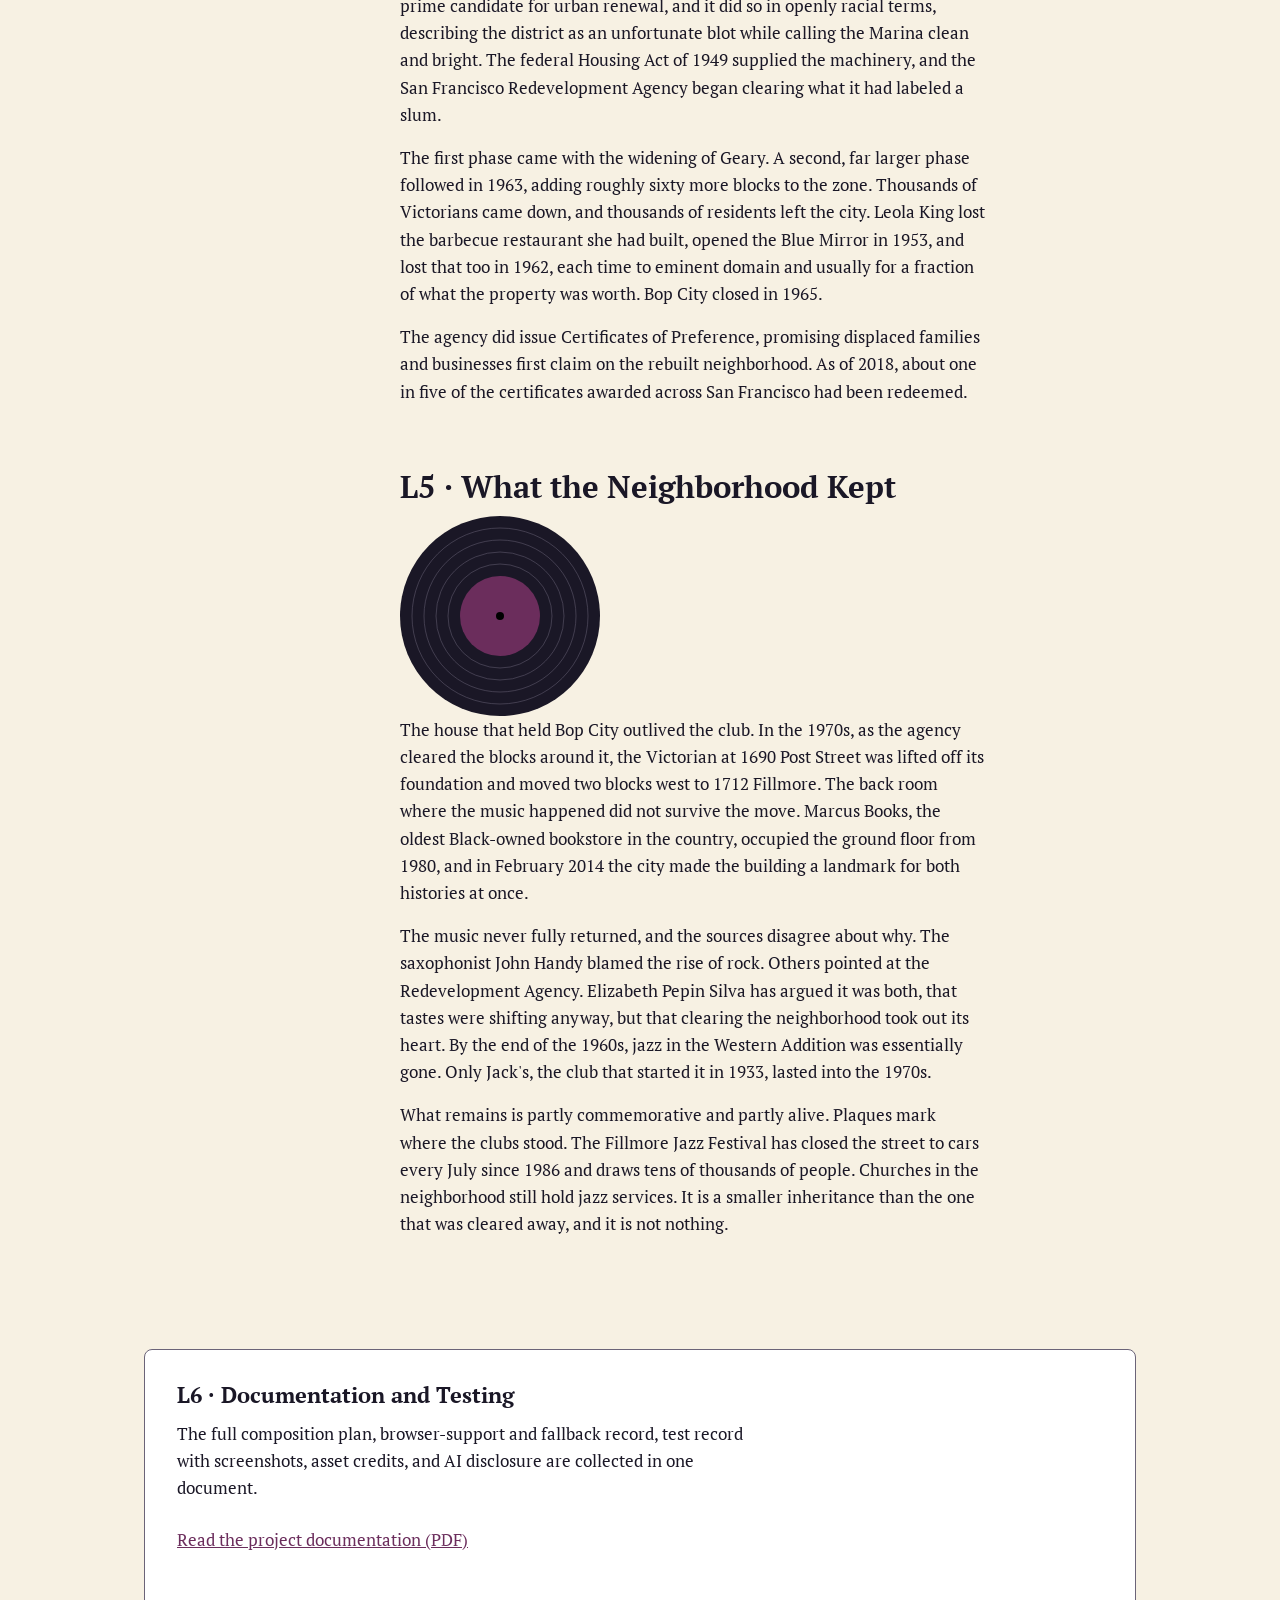
==== commit 9ceaba77: "L1 - Fixing more typos in heading label and spelling" ====
--- a/index.html
+++ b/index.html
@@ -119,14 +119,14 @@
 
                 <section id="section-three">
                     <h2>
-                        L4&ndash; Redevelopment
+                        L4 &middot; Redevelopment
                         and the Silence
                     </h2>
 
                 <p>
                     The plan to clear the neighborhood was written before the scene reached its peak. A 1945 study called Blight and Taxes named the Western Addition a prime candidate
                     for urban renewal, and it did so in openly racial terms, describing the district as an unfortunate blot while calling the Marina clean and bright. The federal Housing
-                    Act of 1949 supplied the machinery, and the San Francisco Redevelopment Agency began clearing what it had labled a slum.
+                    Act of 1949 supplied the machinery, and the San Francisco Redevelopment Agency began clearing what it had labeled a slum.
                 </p>                    
 
                 <p>
@@ -180,13 +180,13 @@
 
 
                     <p>
-                        The house that held Bop City outlived the club. In the 1970s, as the agency cleared the blocks around it, the Victorian at 1690 Post Street was lifted of its
+                        The house that held Bop City outlived the club. In the 1970s, as the agency cleared the blocks around it, the Victorian at 1690 Post Street was lifted off its
                         foundation and moved two blocks west to 1712 Fillmore. The back room where the music happened did not survive the move. Marcus Books, the oldest Black-owned bookstore 
                         in the country, occupied the ground floor from 1980, and in February 2014 the city made the building a landmark for both histories at once.
                     </p>
 
                     <p>
-                        The music never fully returned, and the soources disagree about why. The saxophonist John Handy blamed the rise of rock. Others pointed at the Redevelopment Agency. 
+                        The music never fully returned, and the sources disagree about why. The saxophonist John Handy blamed the rise of rock. Others pointed at the Redevelopment Agency. 
                         Elizabeth Pepin Silva has argued it was both, that tastes were shifting anyway, but that clearing the neighborhood took out its heart. By the end of the 1960s, jazz in 
                         the Western Addition was essentially gone. Only Jack's, the club that started it in 1933, lasted into the 1970s.
                     </p>
--- a/styles.css
+++ b/styles.css
@@ -60,7 +60,7 @@
     --weight-regular: 400;
     --weight-bold: 700;
 
-    --step-1: clamp(0.85rem, 0.82rem + 0.15vw, 0.94rem);
+    --step--1: clamp(0.85rem, 0.82rem + 0.15vw, 0.94rem);
     --step-0: var(--text-base);
     --step-1: clamp(1.20rem, 1.13rem + 0.35vw, 1.40rem);
     --step-2: clamp(1.50rem, 1.35rem + 0.70vw, 1.95rem);
@@ -114,13 +114,13 @@
 }
 
 figcaption {
-    font-size: var(--step-1);
+    font-size: var(--step--1);
     color: var(--color-muted);
     max-width: var(--measure);
 }
 
 blockquote footer {
-    font-size: var(--step-1);
+    font-size: var(--step--1);
     color: var(--color-muted);
 }
 
@@ -186,7 +186,7 @@
     border-radius: var(--radius-sm);
     background: var(--color-accent);
     color: var(--ink-900);
-    font-size: var(--step-1);
+    font-size: var(--step--1);
     font-weight: var(--weight-bold);
 }
 
@@ -226,7 +226,7 @@
     outline-offset: 0.2rem;
 }
 
-.feature-header: focus-visible {
+.feature-header  :focus-visible {
     outline-color: var(--color-surface);
 }
 
@@ -348,7 +348,7 @@
 }
 
 /* === DOCUMENTATION === */
-.doumentation {
+.documentation {
     padding: var(--space-lg);
     border-radius: var(--radius-md);
     background: var(--color-surface);
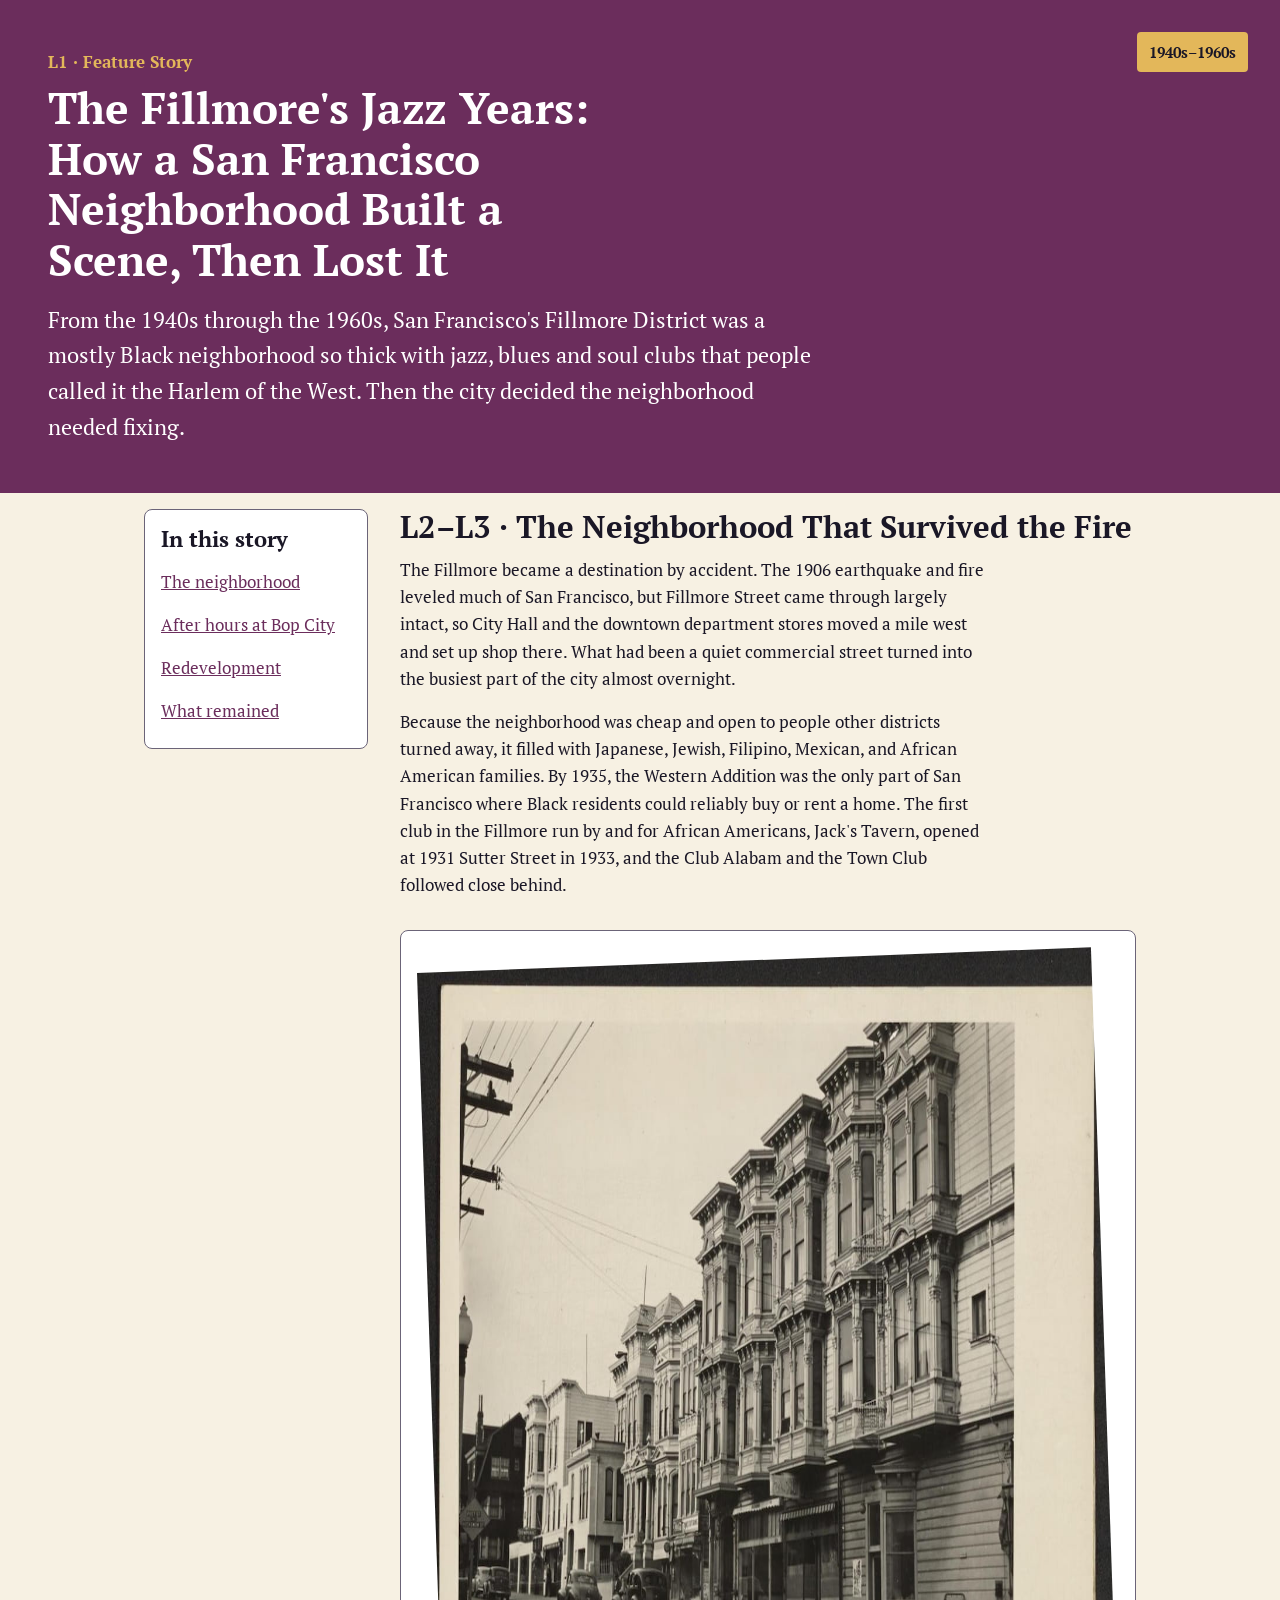
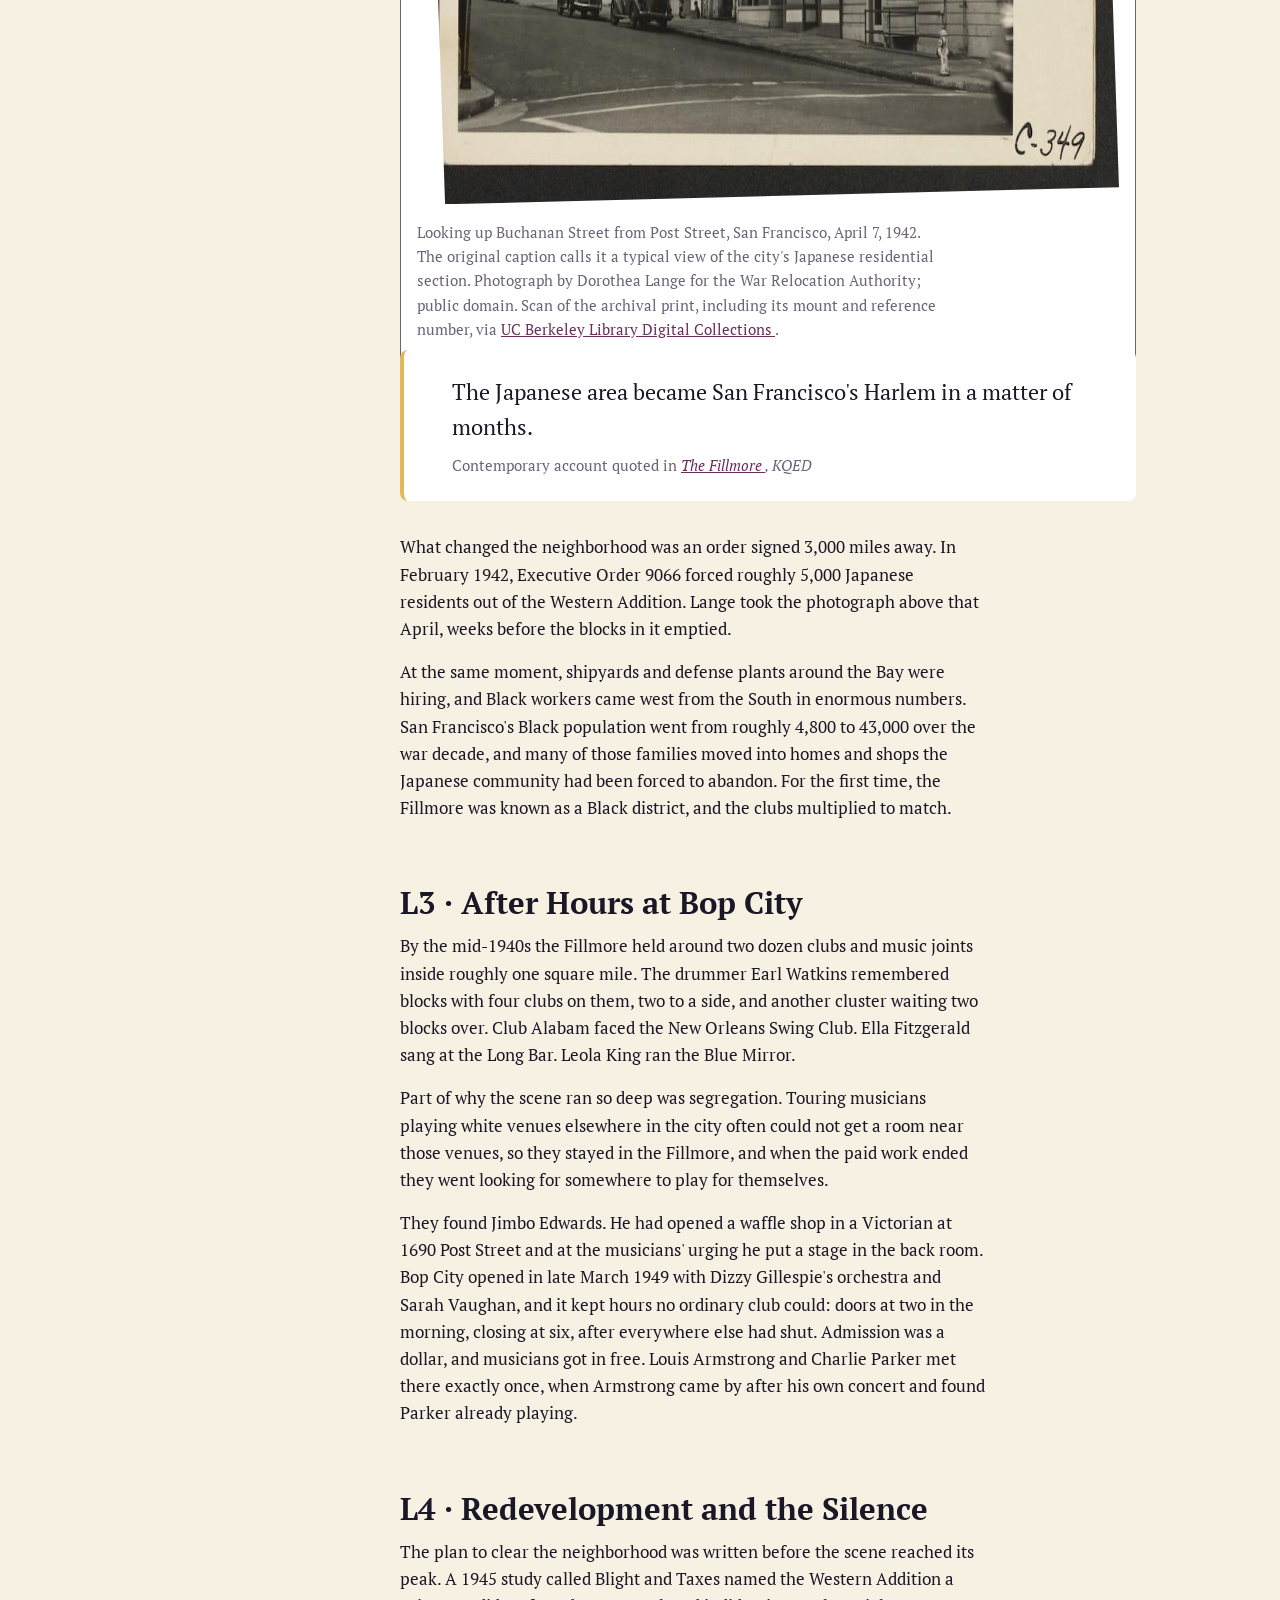
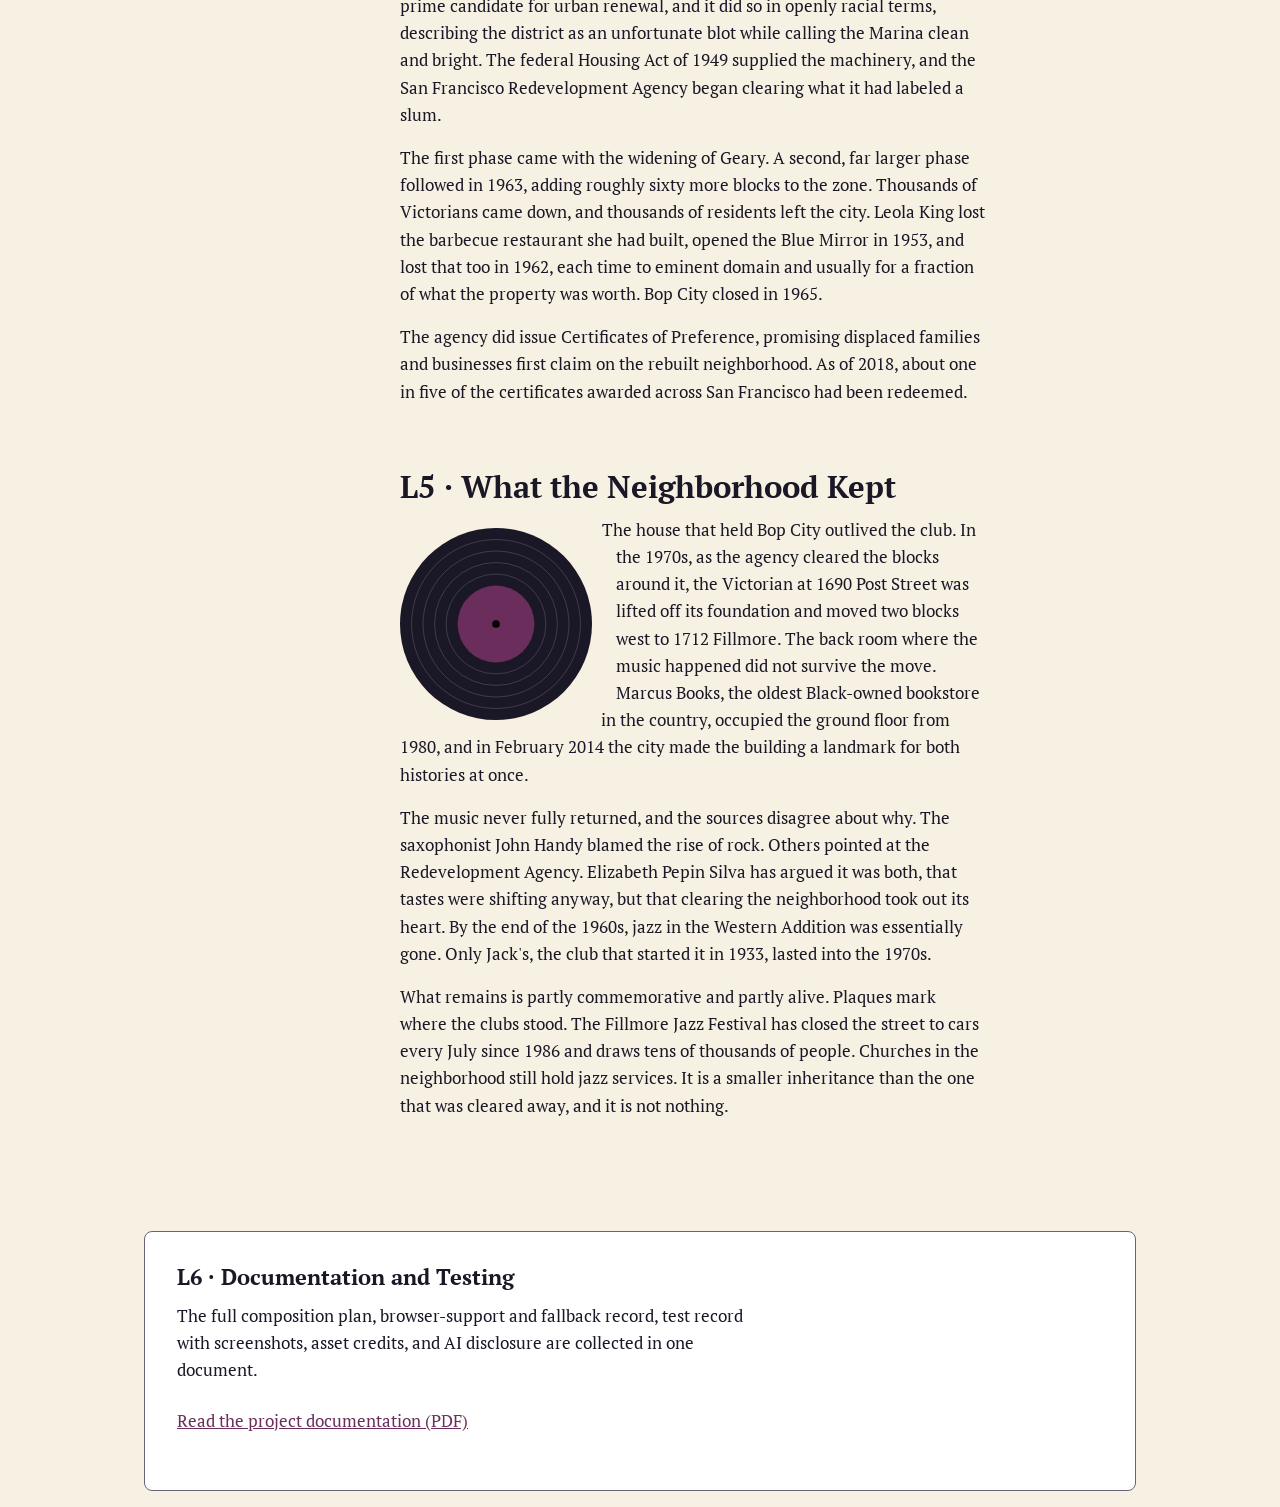
==== commit 705a5e51: "Fixing another typo in the svg" ====
--- a/index.html
+++ b/index.html
@@ -147,7 +147,7 @@
                     </h2>
 
                     <svg
-                        class="shap-record"
+                        class="shape-record"
                         viewBox="0 0 200 200"
                         width="200"
                         height="200"
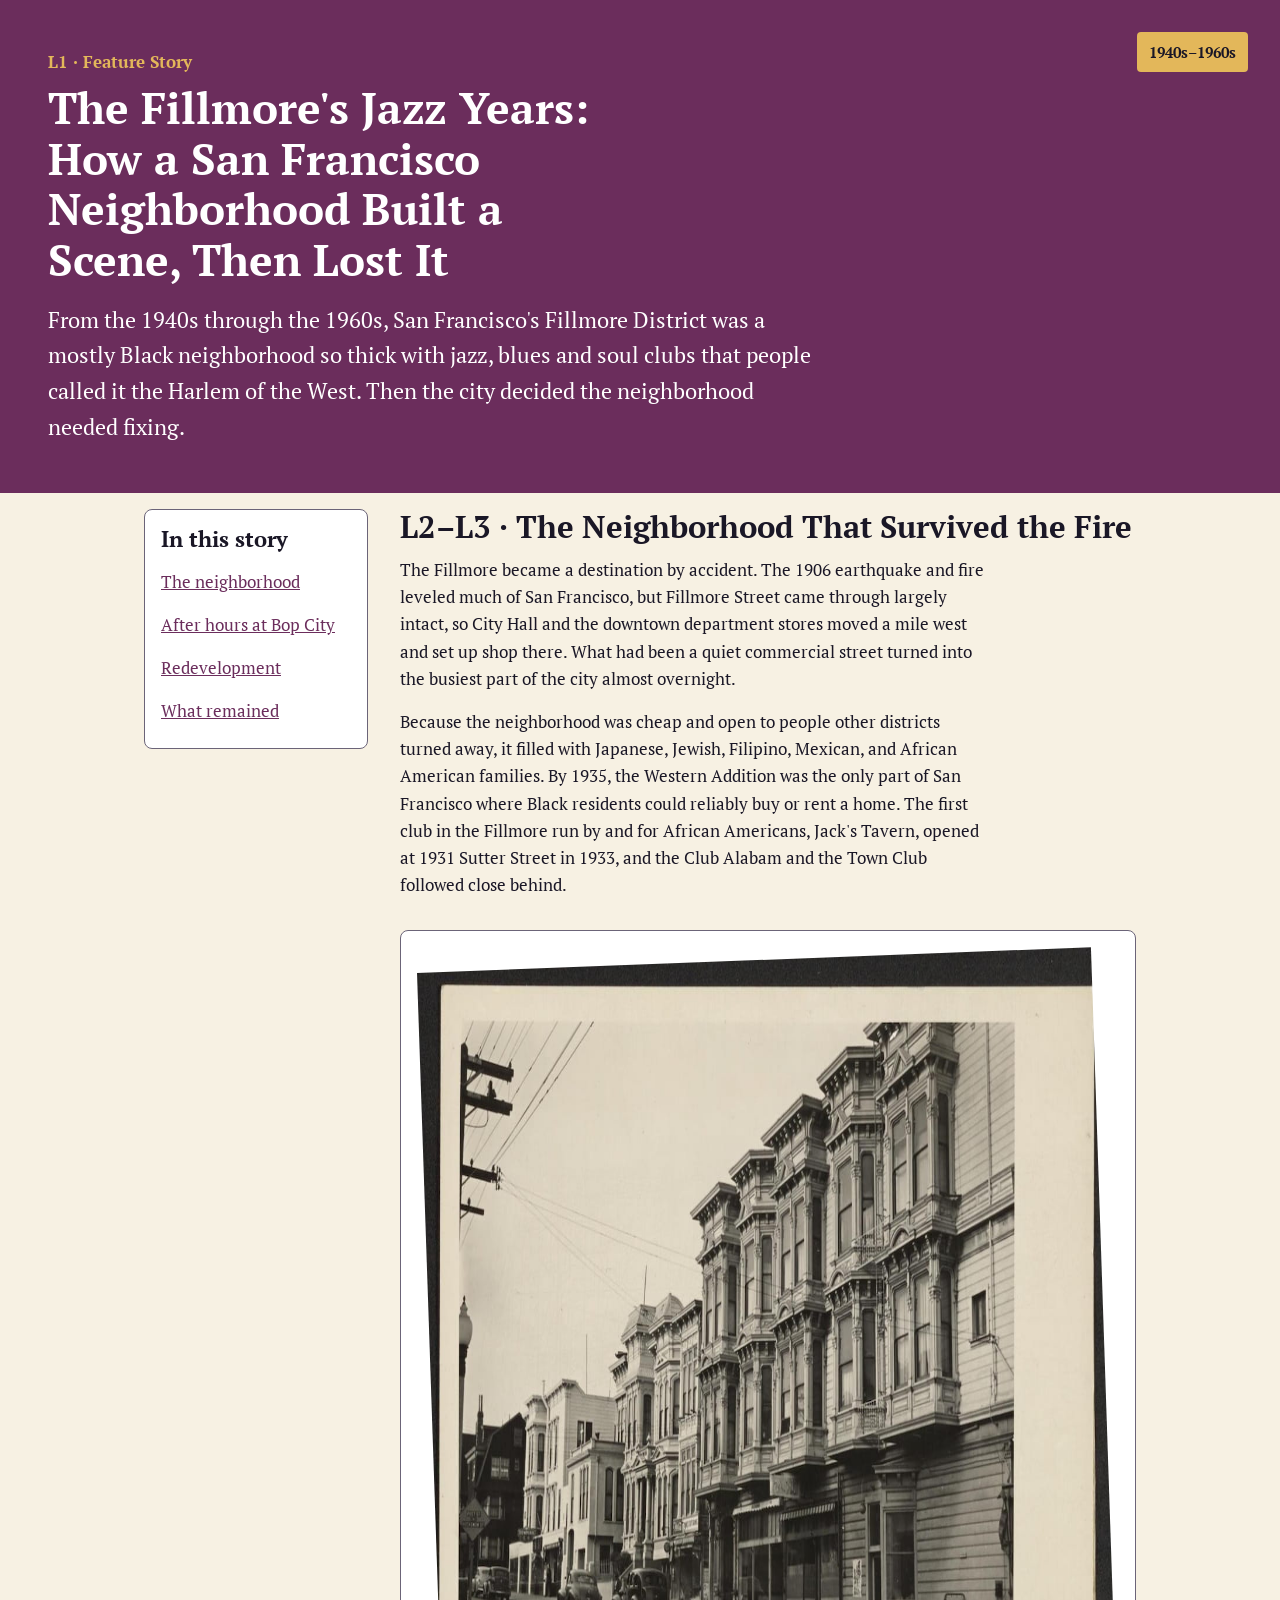
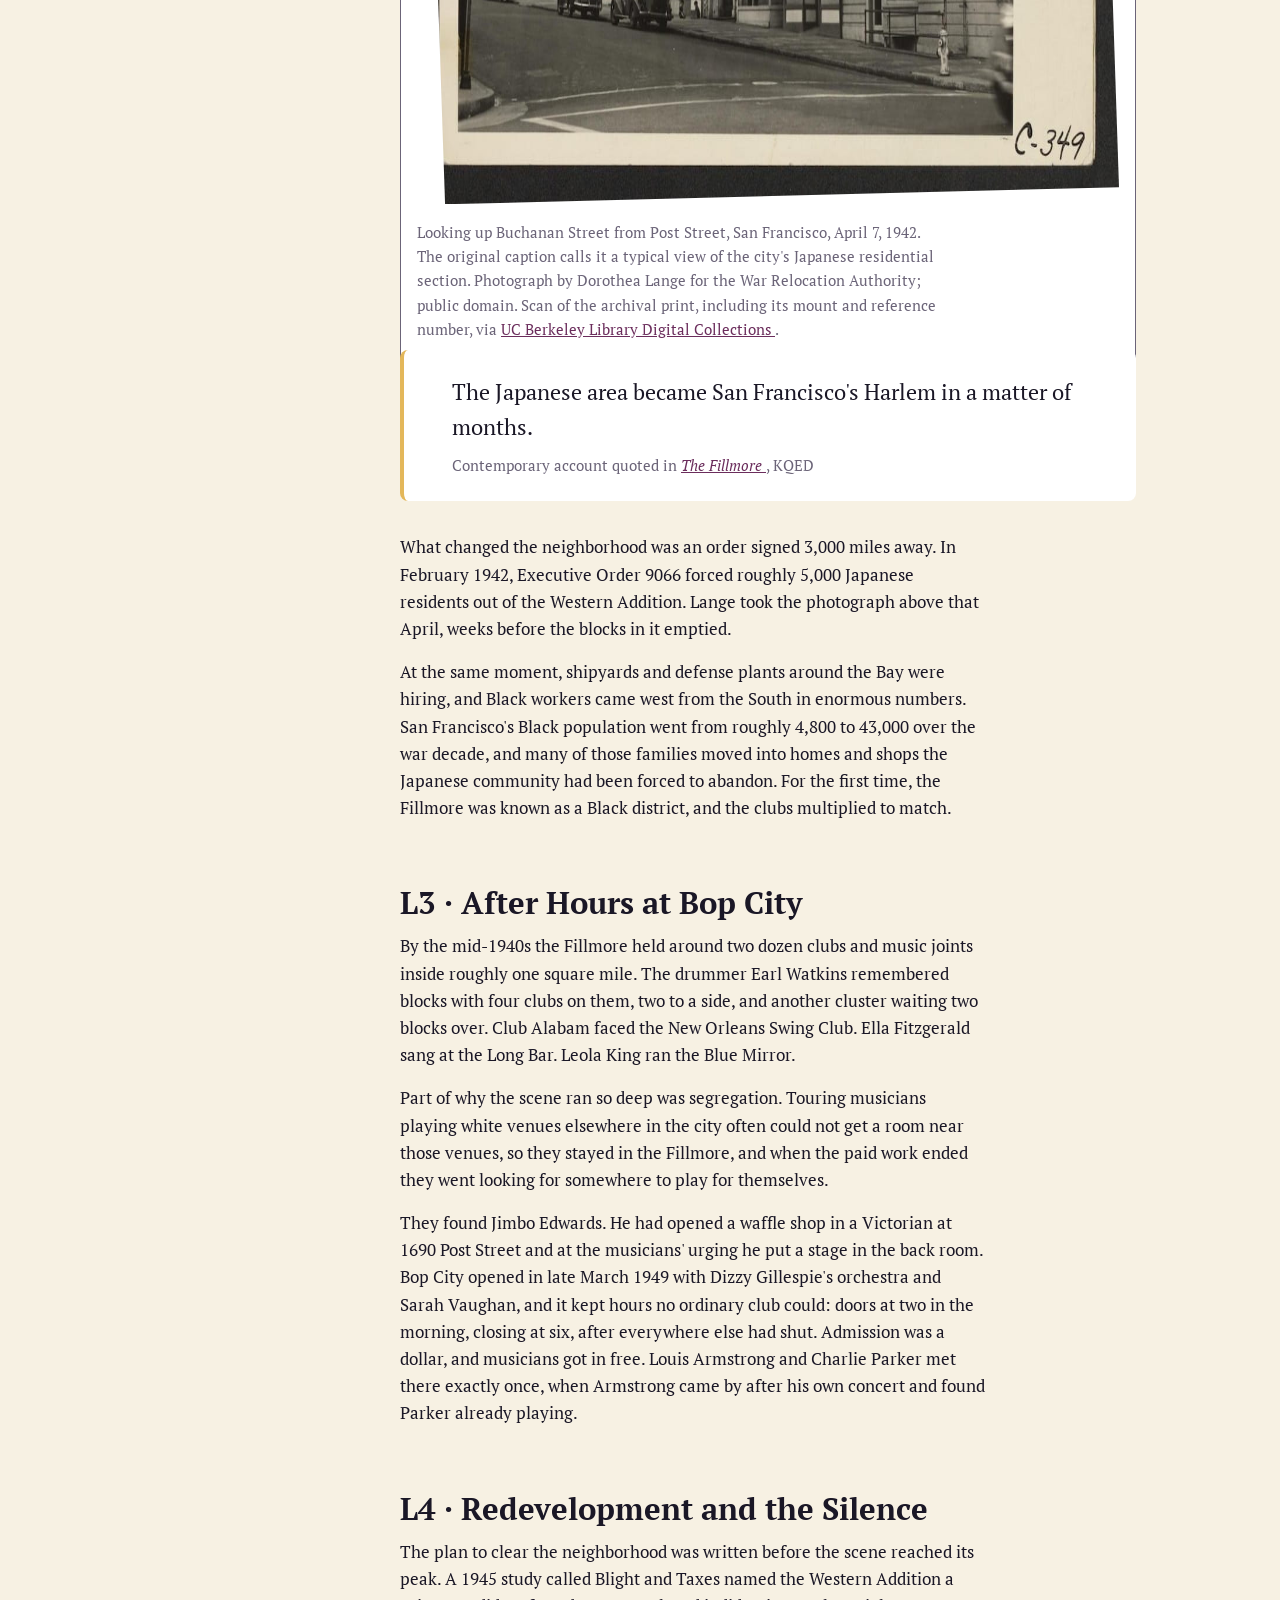
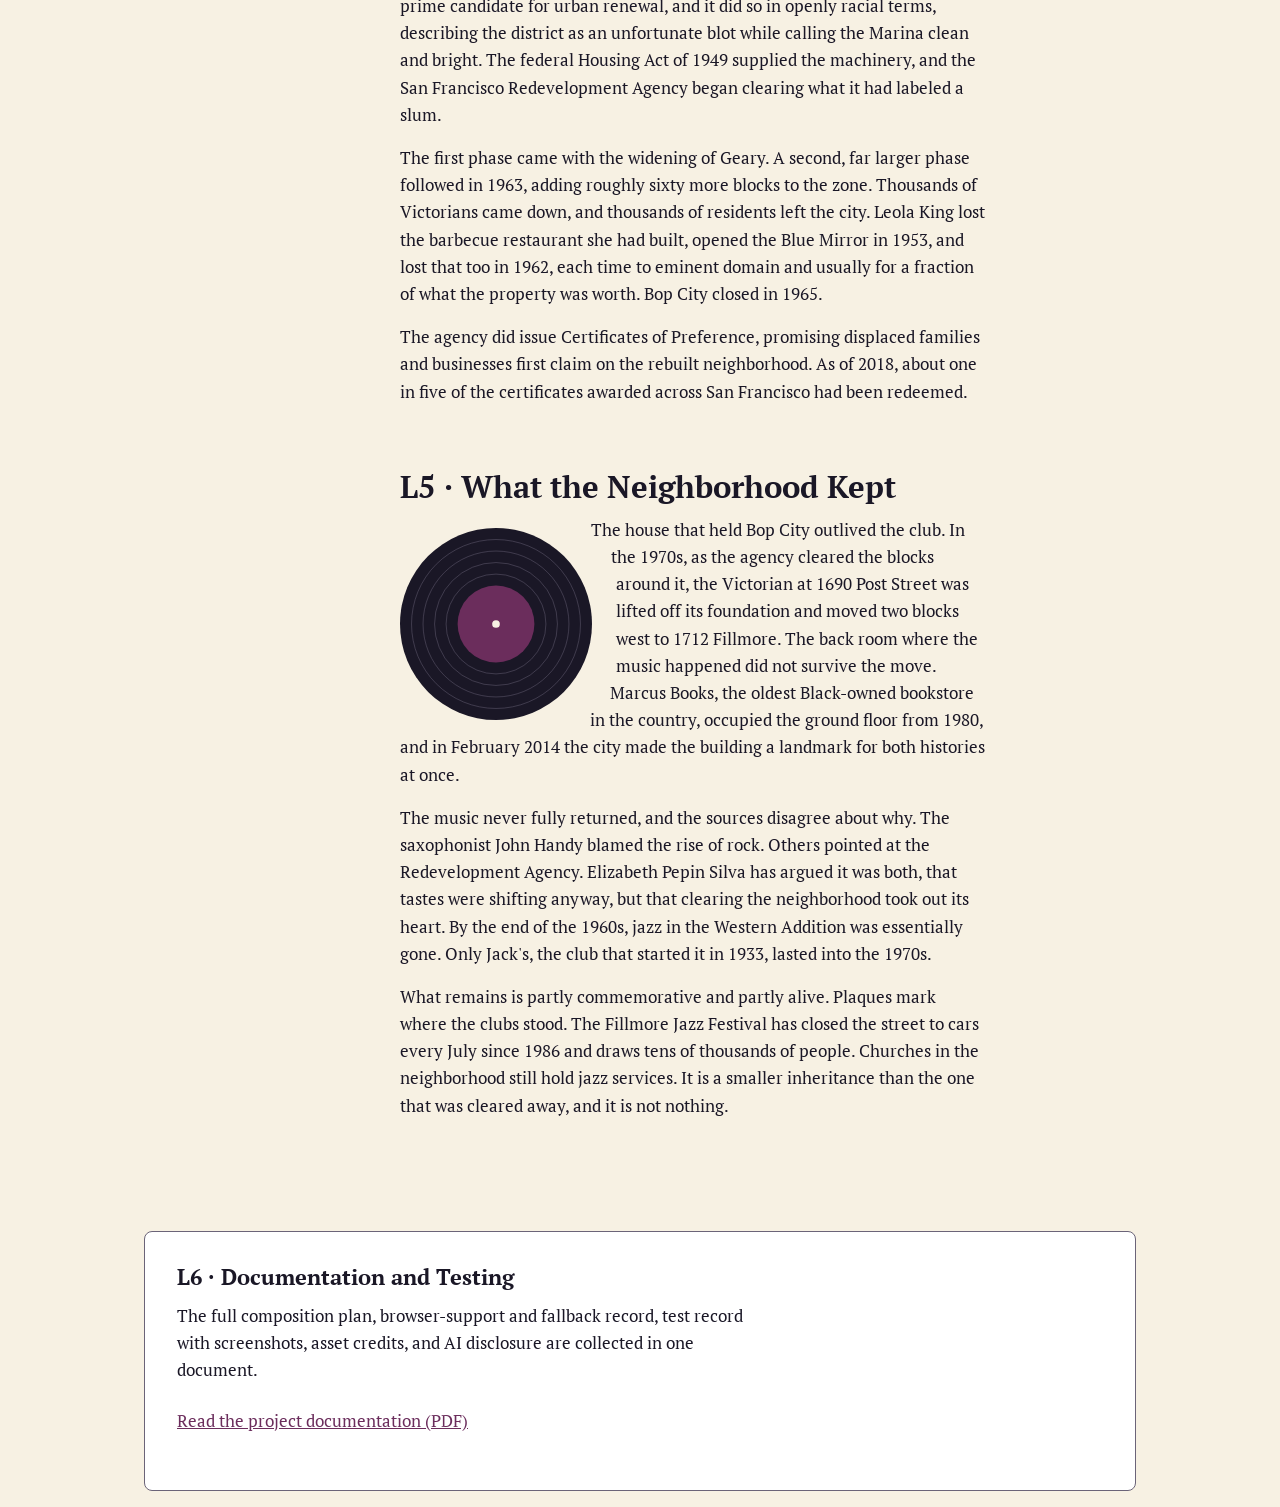
==== commit bd0315af: "Fixing html validation error did not have a closing </cite>" ====
--- a/index.html
+++ b/index.html
@@ -76,7 +76,7 @@
                                 <a href="https://www.pbs.org/kqed/fillmore/learning/music/swing.html">
                                     The Fillmore
                              </a>
-
+                            </cite>
                             , KQED
                         </footer>
                     </blockquote>
@@ -163,7 +163,7 @@
                         <circle cx="100" cy="100" r="76"
                             fill="none"
                             stroke="var(--ink-400)"
-                            stroke-width="0.5"/>"
+                            stroke-width="0.5"/>
                         <circle cx="100" cy="100" r="64"
                             fill="none"
                             stroke="var(--ink-400)"
@@ -175,7 +175,7 @@
                         <circle cx="100" cy="100" r="40"
                             fill="var(--plum-600)"/>
                         <circle cx="100" cy="100" r="4"
-                            fil="var(--cream-50)"/>
+                            fill="var(--cream-50)"/>
                     </svg>
 
 
--- a/styles.css
+++ b/styles.css
@@ -341,7 +341,7 @@
         .shape-record {
             float: inline-start;
             shape-outside: circle(50%);
-            shape-margin: var(--space-sm);
+            shape-margin: var(--space-2xs);
             margin-inline-start: 0;
         }
     }
